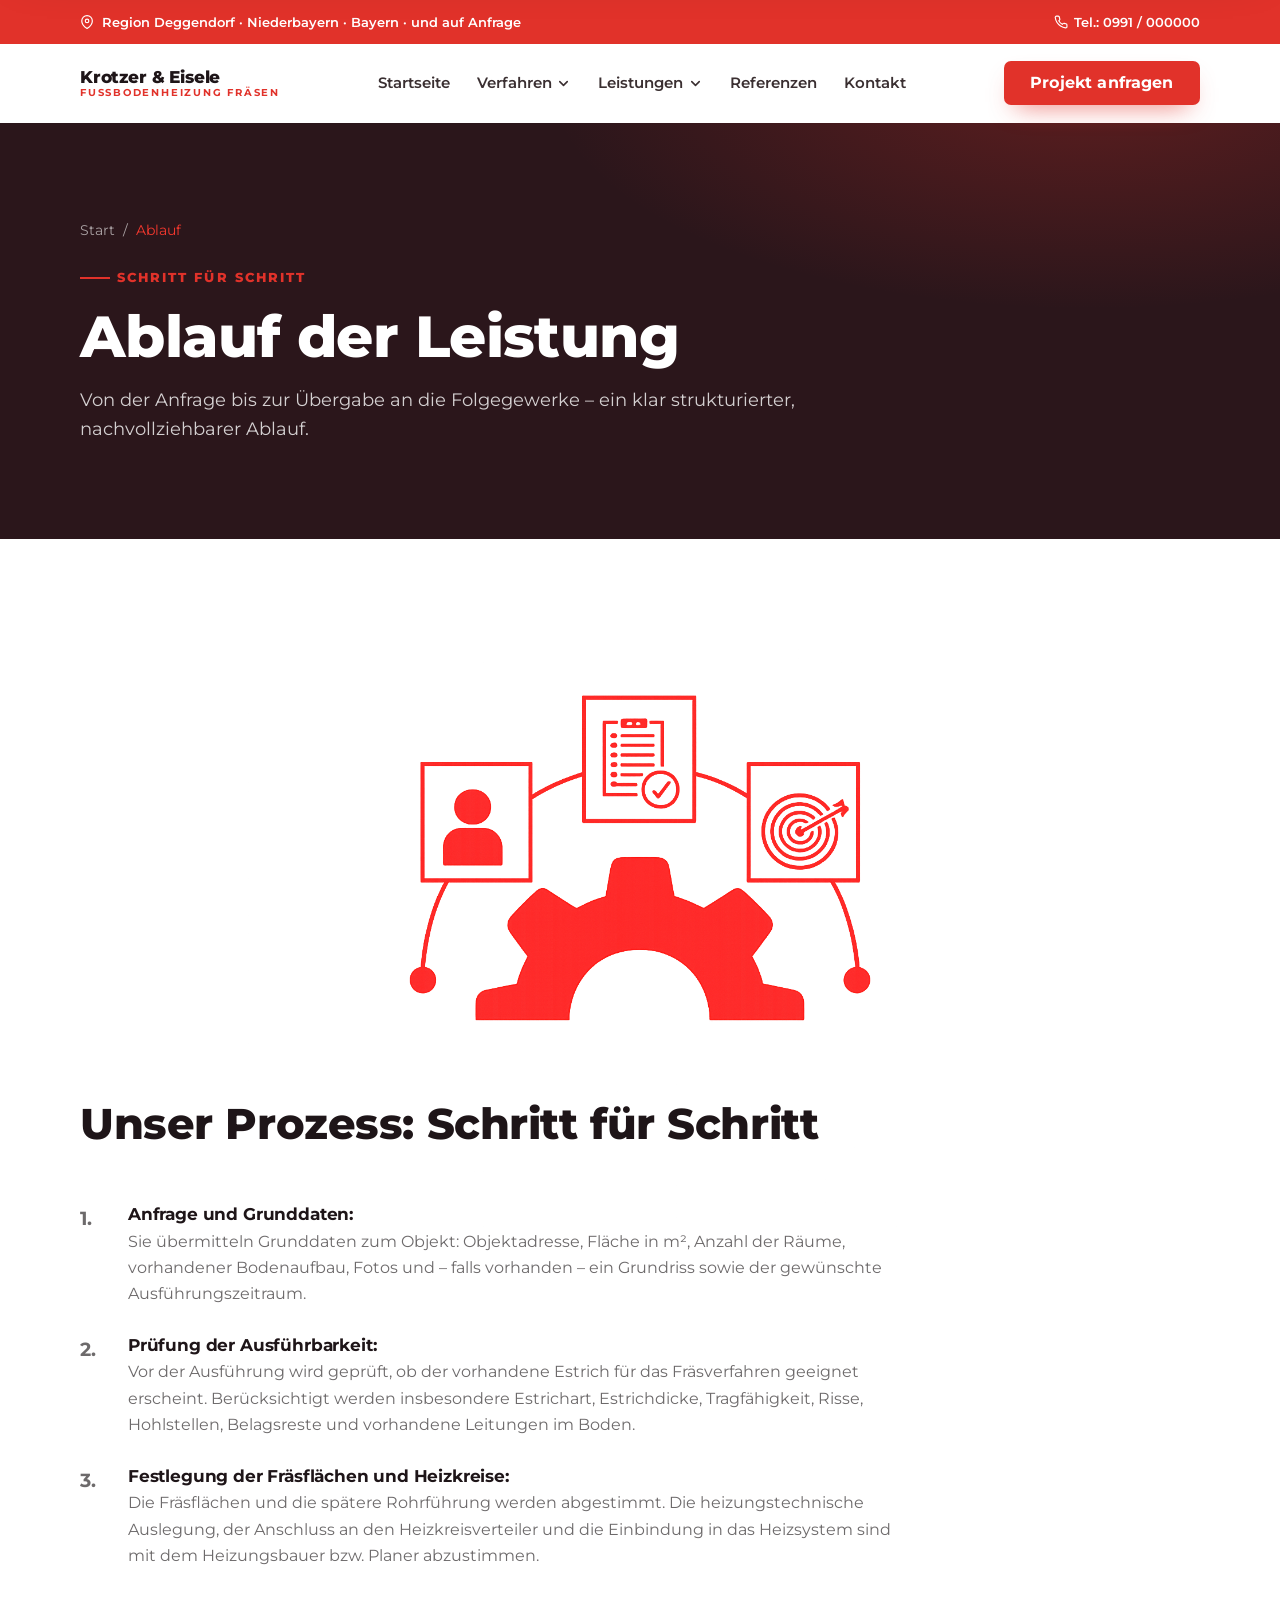
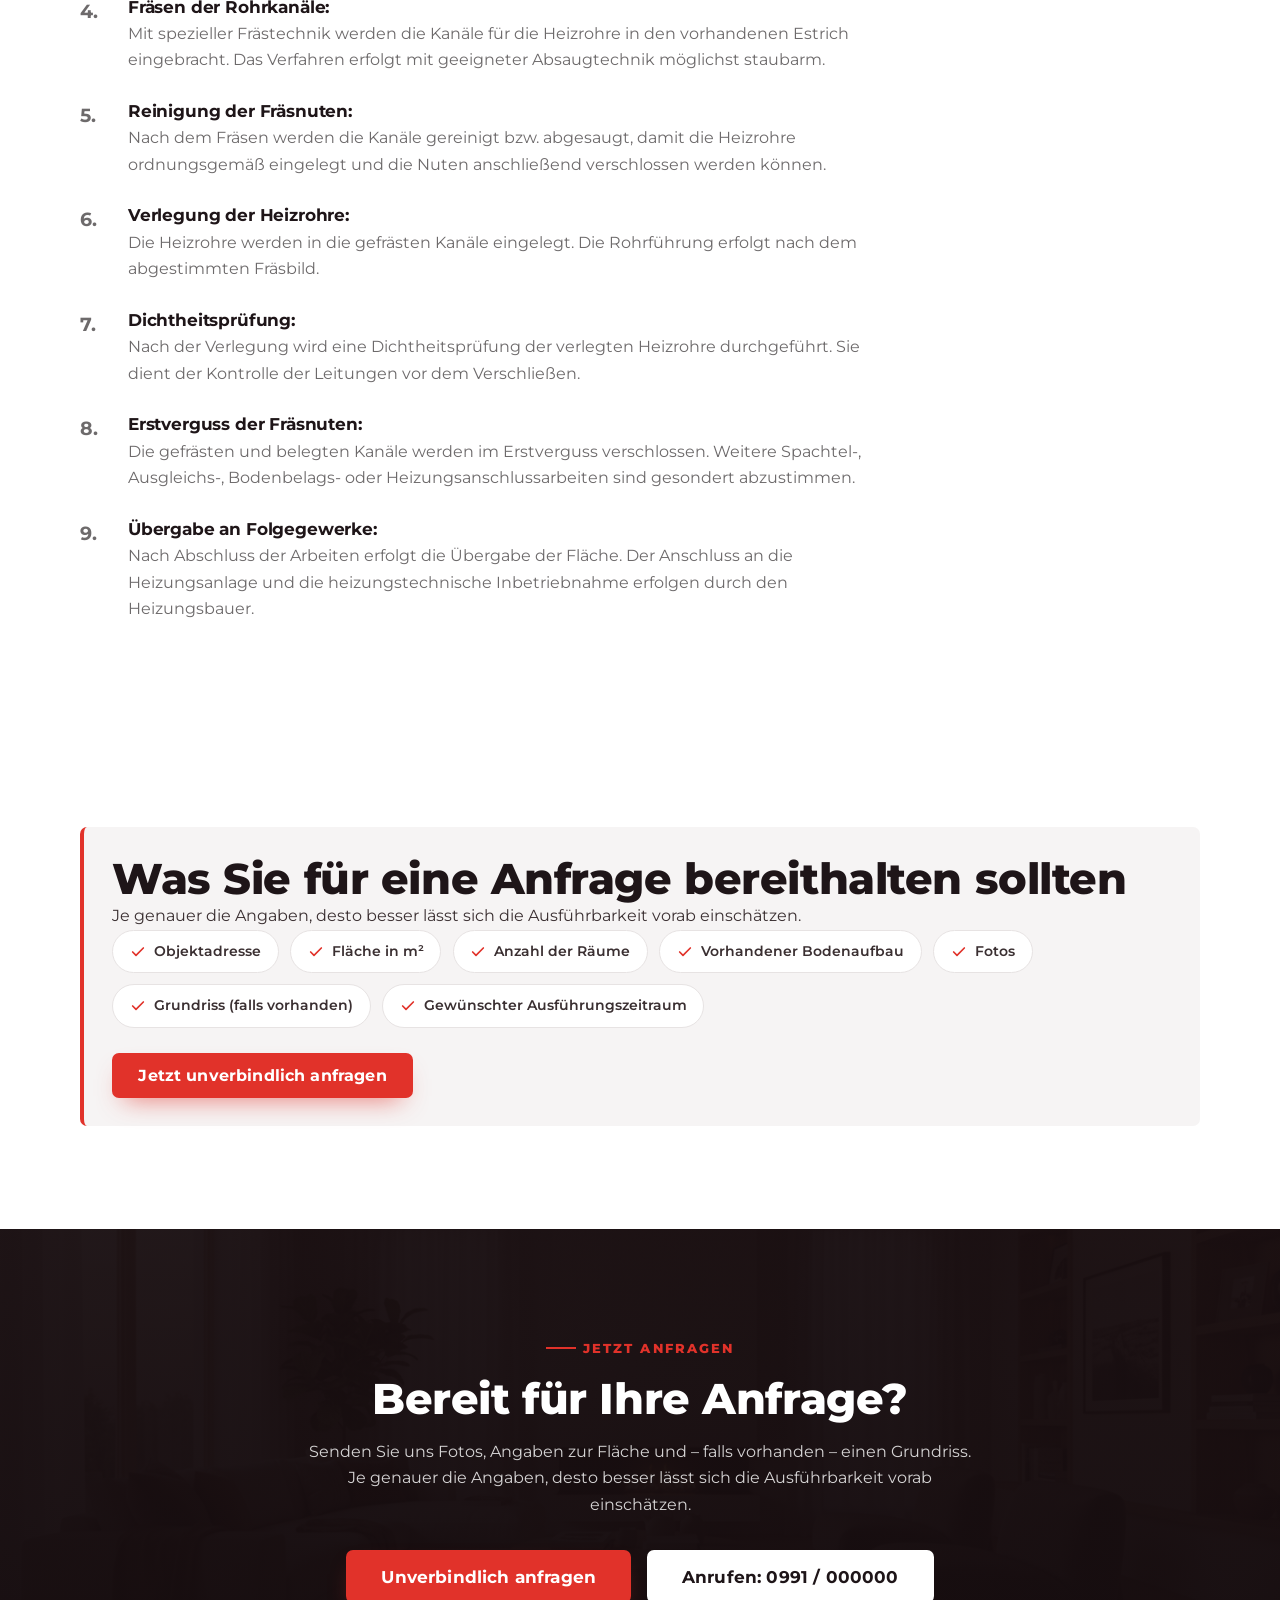
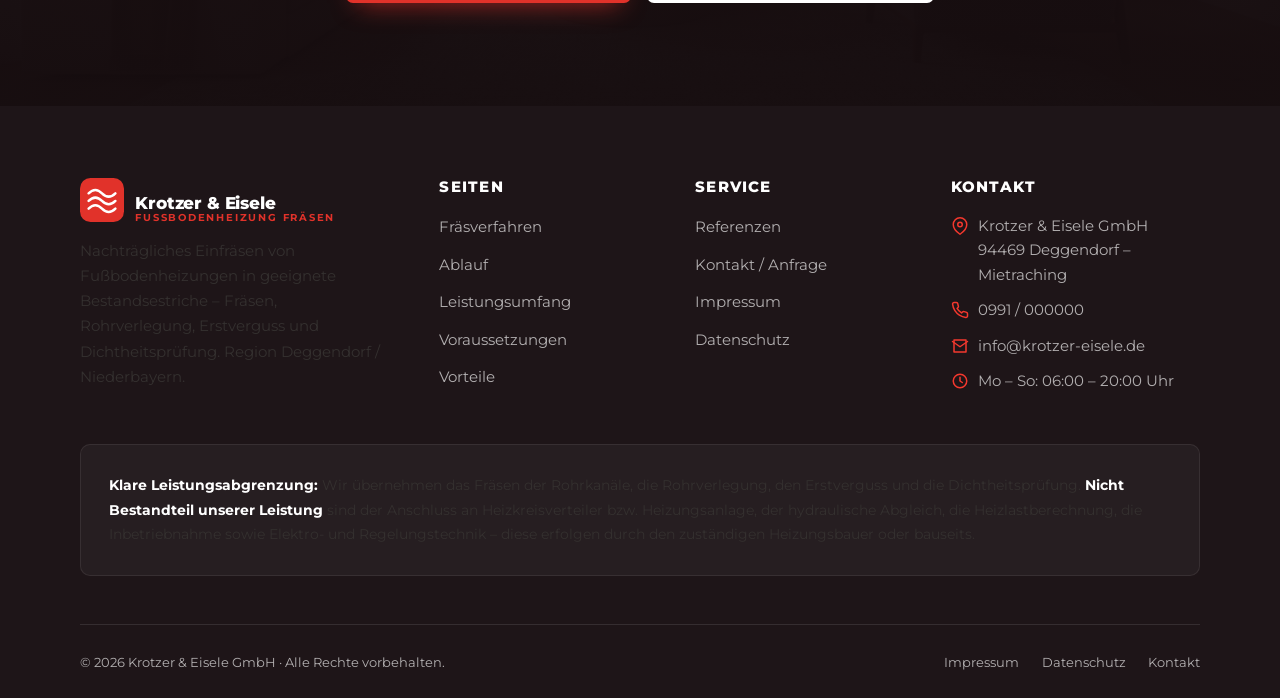
==== ablauf.html @ 9b127408 "Website Krotzer & Eisele GmbH – Fußbodenheizung fräsen Mehrseitige Website (Start, Fräsverfahren, Ab" ====
<!DOCTYPE html>
<html lang="de">
<head>
<meta charset="UTF-8">
<meta name="viewport" content="width=device-width, initial-scale=1">
<title>Ablauf der Leistung – von der Anfrage bis zur Übergabe | Krotzer &amp; Eisele GmbH</title>
<meta name="description" content="So läuft das nachträgliche Einfräsen einer Fußbodenheizung ab: von Anfrage und Prüfung der Ausführbarkeit über Fräsen, Rohrverlegung und Dichtheitsprüfung bis zur Übergabe an die Folgegewerke.">
<meta name="keywords" content="Fußbodenheizung fräsen Ablauf, nachträgliche Fußbodenheizung einfräsen, Fräsverfahren Ablauf, Dichtheitsprüfung Heizrohre">
<link rel="preconnect" href="https://fonts.googleapis.com">
<link rel="preconnect" href="https://fonts.gstatic.com" crossorigin>
<link href="https://fonts.googleapis.com/css2?family=Montserrat:wght@400;500;600;700;800&display=swap" rel="stylesheet">
<link rel="stylesheet" href="css/style.css?v=22">
</head>
<body>

<!-- ============ HEADER (auf allen Seiten identisch) ============ -->
<!-- ============ TOP-LEISTE (auf allen Seiten identisch) ============ -->
<div class="topbar">
  <div class="container">
    <span class="topbar__regions"><svg viewBox="0 0 24 24" fill="none" stroke="currentColor" stroke-width="2" stroke-linecap="round" stroke-linejoin="round"><path d="M21 10c0 7-9 13-9 13s-9-6-9-13a9 9 0 0 1 18 0z"/><circle cx="12" cy="10" r="3"/></svg> Region Deggendorf · Niederbayern · Bayern · und auf Anfrage</span>
    <!-- TODO: echte Telefonnummer -->
    <a href="tel:+4999100000000"><svg viewBox="0 0 24 24" fill="none" stroke="currentColor" stroke-width="2" stroke-linecap="round" stroke-linejoin="round"><path d="M22 16.92v3a2 2 0 0 1-2.18 2 19.79 19.79 0 0 1-8.63-3.07 19.5 19.5 0 0 1-6-6 19.79 19.79 0 0 1-3.07-8.67A2 2 0 0 1 4.11 2h3a2 2 0 0 1 2 1.72c.13.96.36 1.9.7 2.81a2 2 0 0 1-.45 2.11L8.09 9.91a16 16 0 0 0 6 6l1.27-1.27a2 2 0 0 1 2.11-.45c.91.34 1.85.57 2.81.7A2 2 0 0 1 22 16.92z"/></svg> Tel.: 0991 / 000000</a>
  </div>
</div>
<header class="header">
  <div class="container nav">
    <a href="index.html" class="brand" aria-label="Krotzer & Eisele GmbH – Startseite">
      <span class="brand__txt"><b>Krotzer &amp; Eisele</b><small>Fußbodenheizung fräsen</small></span>
    </a>

    <nav class="nav-links" aria-label="Hauptnavigation">
      <a href="index.html">Startseite</a>
      <div class="nav-item has-dropdown">
        <a href="fraesen.html" class="nav-toggle" aria-haspopup="true">Verfahren<svg class="caret" viewBox="0 0 24 24" fill="none" stroke="currentColor" stroke-width="2.5" stroke-linecap="round" stroke-linejoin="round"><polyline points="6 9 12 15 18 9"/></svg></a>
        <div class="dropdown">
          <a href="fraesen.html">Fräsverfahren</a>
          <a href="ablauf.html">Ablauf</a>
          <a href="voraussetzungen.html">Voraussetzungen</a>
        </div>
      </div>
      <div class="nav-item has-dropdown">
        <a href="leistungen.html" class="nav-toggle" aria-haspopup="true">Leistungen<svg class="caret" viewBox="0 0 24 24" fill="none" stroke="currentColor" stroke-width="2.5" stroke-linecap="round" stroke-linejoin="round"><polyline points="6 9 12 15 18 9"/></svg></a>
        <div class="dropdown">
          <a href="leistungen.html">Leistungsumfang</a>
          <a href="vorteile.html">Vorteile</a>
        </div>
      </div>
      <a href="referenzen.html">Referenzen</a>
      <a href="kontakt.html">Kontakt</a>
    </nav>

    <div class="nav-cta">
      <a href="kontakt.html" class="btn btn--primary">Projekt anfragen</a>
      <button class="burger" aria-label="Menü öffnen" aria-expanded="false"><span></span><span></span><span></span></button>
    </div>
  </div>
</header>

<div class="mobile-nav" id="mobileNav">
  <ul>
    <li><a href="index.html">Startseite</a></li>
    <li><a href="fraesen.html">Fußbodenheizung fräsen</a></li>
    <li><a href="ablauf.html">Ablauf</a></li>
    <li><a href="leistungen.html">Leistungsumfang</a></li>
    <li><a href="voraussetzungen.html">Voraussetzungen</a></li>
    <li><a href="vorteile.html">Vorteile</a></li>
    <li><a href="referenzen.html">Referenzen / Projekte</a></li>
    <li><a href="kontakt.html">Kontakt / Anfrage</a></li>
    <a href="kontakt.html" class="btn btn--primary btn--block">Projekt anfragen</a>
  </ul>
</div>

<main>

  <!-- ============ PAGEHERO ============ -->
  <section class="pagehero">
    <div class="container">
      <div class="pagehero__inner">
        <nav class="crumbs" aria-label="Brotkrümelnavigation">
          <a href="index.html">Start</a> / <span>Ablauf</span>
        </nav>
        <span class="eyebrow">Schritt für Schritt</span>
        <h1>Ablauf der Leistung</h1>
        <p class="lead">Von der Anfrage bis zur Übergabe an die Folgegewerke – ein klar strukturierter, nachvollziehbarer Ablauf.</p>
      </div>
    </div>
  </section>

  <!-- ============ TIMELINE (9 Schritte) ============ -->
  <section class="section">
    <div class="container">
      <figure class="proc-illus reveal">
        <img src="assets/img/prozess-grafik.png" alt="Schritt-für-Schritt-Prozess: Beratung, Prüfung und fachgerechte Ausführung">
      </figure>
      <div class="section-head reveal">
        <h2>Unser Prozess: Schritt für Schritt</h2>
      </div>
      <ol class="proclist">
        <li class="reveal"><h3 class="proclist__t">Anfrage und Grunddaten</h3><p>Sie übermitteln Grunddaten zum Objekt: Objektadresse, Fläche in m², Anzahl der Räume, vorhandener Bodenaufbau, Fotos und – falls vorhanden – ein Grundriss sowie der gewünschte Ausführungszeitraum.</p></li>
        <li class="reveal"><h3 class="proclist__t">Prüfung der Ausführbarkeit</h3><p>Vor der Ausführung wird geprüft, ob der vorhandene Estrich für das Fräsverfahren geeignet erscheint. Berücksichtigt werden insbesondere Estrichart, Estrichdicke, Tragfähigkeit, Risse, Hohlstellen, Belagsreste und vorhandene Leitungen im Boden.</p></li>
        <li class="reveal"><h3 class="proclist__t">Festlegung der Fräsflächen und Heizkreise</h3><p>Die Fräsflächen und die spätere Rohrführung werden abgestimmt. Die heizungstechnische Auslegung, der Anschluss an den Heizkreisverteiler und die Einbindung in das Heizsystem sind mit dem Heizungsbauer bzw. Planer abzustimmen.</p></li>
        <li class="reveal"><h3 class="proclist__t">Fräsen der Rohrkanäle</h3><p>Mit spezieller Frästechnik werden die Kanäle für die Heizrohre in den vorhandenen Estrich eingebracht. Das Verfahren erfolgt mit geeigneter Absaugtechnik möglichst staubarm.</p></li>
        <li class="reveal"><h3 class="proclist__t">Reinigung der Fräsnuten</h3><p>Nach dem Fräsen werden die Kanäle gereinigt bzw. abgesaugt, damit die Heizrohre ordnungsgemäß eingelegt und die Nuten anschließend verschlossen werden können.</p></li>
        <li class="reveal"><h3 class="proclist__t">Verlegung der Heizrohre</h3><p>Die Heizrohre werden in die gefrästen Kanäle eingelegt. Die Rohrführung erfolgt nach dem abgestimmten Fräsbild.</p></li>
        <li class="reveal"><h3 class="proclist__t">Dichtheitsprüfung</h3><p>Nach der Verlegung wird eine Dichtheitsprüfung der verlegten Heizrohre durchgeführt. Sie dient der Kontrolle der Leitungen vor dem Verschließen.</p></li>
        <li class="reveal"><h3 class="proclist__t">Erstverguss der Fräsnuten</h3><p>Die gefrästen und belegten Kanäle werden im Erstverguss verschlossen. Weitere Spachtel-, Ausgleichs-, Bodenbelags- oder Heizungsanschlussarbeiten sind gesondert abzustimmen.</p></li>
        <li class="reveal"><h3 class="proclist__t">Übergabe an Folgegewerke</h3><p>Nach Abschluss der Arbeiten erfolgt die Übergabe der Fläche. Der Anschluss an die Heizungsanlage und die heizungstechnische Inbetriebnahme erfolgen durch den Heizungsbauer.</p></li>
      </ol>
    </div>
  </section>

  <!-- ============ Anfrage-Checkliste ============ -->
  <section class="section">
    <div class="container">
      <div class="note-box reveal">
        <h2>Was Sie für eine Anfrage bereithalten sollten</h2>
        <p>Je genauer die Angaben, desto besser lässt sich die Ausführbarkeit vorab einschätzen.</p>
        <ul class="chips">
          <li><svg viewBox="0 0 24 24" fill="none" stroke="currentColor" stroke-width="2.5" stroke-linecap="round" stroke-linejoin="round"><polyline points="20 6 9 17 4 12"/></svg>Objektadresse</li>
          <li><svg viewBox="0 0 24 24" fill="none" stroke="currentColor" stroke-width="2.5" stroke-linecap="round" stroke-linejoin="round"><polyline points="20 6 9 17 4 12"/></svg>Fläche in m²</li>
          <li><svg viewBox="0 0 24 24" fill="none" stroke="currentColor" stroke-width="2.5" stroke-linecap="round" stroke-linejoin="round"><polyline points="20 6 9 17 4 12"/></svg>Anzahl der Räume</li>
          <li><svg viewBox="0 0 24 24" fill="none" stroke="currentColor" stroke-width="2.5" stroke-linecap="round" stroke-linejoin="round"><polyline points="20 6 9 17 4 12"/></svg>Vorhandener Bodenaufbau</li>
          <li><svg viewBox="0 0 24 24" fill="none" stroke="currentColor" stroke-width="2.5" stroke-linecap="round" stroke-linejoin="round"><polyline points="20 6 9 17 4 12"/></svg>Fotos</li>
          <li><svg viewBox="0 0 24 24" fill="none" stroke="currentColor" stroke-width="2.5" stroke-linecap="round" stroke-linejoin="round"><polyline points="20 6 9 17 4 12"/></svg>Grundriss (falls vorhanden)</li>
          <li><svg viewBox="0 0 24 24" fill="none" stroke="currentColor" stroke-width="2.5" stroke-linecap="round" stroke-linejoin="round"><polyline points="20 6 9 17 4 12"/></svg>Gewünschter Ausführungszeitraum</li>
        </ul>
        <div style="margin-top:1.6rem"><a href="kontakt.html" class="btn btn--primary">Jetzt unverbindlich anfragen</a></div>
      </div>
    </div>
  </section>

  <!-- ============ CTA ============ -->
  <section class="section cta">
    <div class="cta__media"><img src="assets/img/cta-warmth.png" alt="Behaglich warmer Wohnraum"></div>
    <div class="container">
      <div class="cta__inner reveal">
        <span class="eyebrow eyebrow--center">Jetzt anfragen</span>
        <h2>Bereit für Ihre Anfrage?</h2>
        <p>Senden Sie uns Fotos, Angaben zur Fläche und – falls vorhanden – einen Grundriss. Je genauer die Angaben, desto besser lässt sich die Ausführbarkeit vorab einschätzen.</p>
        <div class="cta__actions">
          <a href="kontakt.html" class="btn btn--primary btn--lg">Unverbindlich anfragen</a>
          <!-- TODO: echte Telefonnummer -->
          <a href="tel:+4999100000000" class="btn btn--light btn--lg">Anrufen: 0991 / 000000</a>
        </div>
      </div>
    </div>
  </section>

</main>

<!-- ============ FOOTER (auf allen Seiten identisch) ============ -->
<footer class="footer">
  <div class="container">
    <div class="footer__grid">
      <div class="footer__brand">
        <a href="index.html" class="brand" aria-label="Krotzer & Eisele GmbH">
          <svg class="brand__mark" viewBox="0 0 46 46" aria-hidden="true">
            <rect width="46" height="46" rx="11" fill="#E1322A"/>
            <g stroke="#fff" stroke-width="2.6" fill="none" stroke-linecap="round">
              <path d="M9 16 q7 -7 14 0 t14 0"/><path d="M9 24 q7 -7 14 0 t14 0"/><path d="M9 32 q7 -7 14 0 t14 0"/>
            </g>
          </svg>
          <span class="brand__txt"><b>Krotzer &amp; Eisele</b><small>Fußbodenheizung fräsen</small></span>
        </a>
        <p>Nachträgliches Einfräsen von Fußbodenheizungen in geeignete Bestandsestriche – Fräsen, Rohrverlegung, Erstverguss und Dichtheitsprüfung. Region Deggendorf / Niederbayern.</p>
      </div>
      <div>
        <h4>Seiten</h4>
        <ul>
          <li><a href="fraesen.html">Fräsverfahren</a></li>
          <li><a href="ablauf.html">Ablauf</a></li>
          <li><a href="leistungen.html">Leistungsumfang</a></li>
          <li><a href="voraussetzungen.html">Voraussetzungen</a></li>
          <li><a href="vorteile.html">Vorteile</a></li>
        </ul>
      </div>
      <div>
        <h4>Service</h4>
        <ul>
          <li><a href="referenzen.html">Referenzen</a></li>
          <li><a href="kontakt.html">Kontakt / Anfrage</a></li>
          <li><a href="impressum.html">Impressum</a></li>
          <li><a href="datenschutz.html">Datenschutz</a></li>
        </ul>
      </div>
      <div>
        <h4>Kontakt</h4>
        <ul class="footer__contact">
          <li><svg viewBox="0 0 24 24" fill="none" stroke="currentColor" stroke-width="2" stroke-linecap="round" stroke-linejoin="round"><path d="M21 10c0 7-9 13-9 13s-9-6-9-13a9 9 0 0 1 18 0z"/><circle cx="12" cy="10" r="3"/></svg><span>Krotzer &amp; Eisele GmbH<br>94469 Deggendorf – Mietraching</span></li>
          <li><svg viewBox="0 0 24 24" fill="none" stroke="currentColor" stroke-width="2" stroke-linecap="round" stroke-linejoin="round"><path d="M22 16.92v3a2 2 0 0 1-2.18 2 19.79 19.79 0 0 1-8.63-3.07 19.5 19.5 0 0 1-6-6 19.79 19.79 0 0 1-3.07-8.67A2 2 0 0 1 4.11 2h3a2 2 0 0 1 2 1.72c.13.96.36 1.9.7 2.81a2 2 0 0 1-.45 2.11L8.09 9.91a16 16 0 0 0 6 6l1.27-1.27a2 2 0 0 1 2.11-.45c.91.34 1.85.57 2.81.7A2 2 0 0 1 22 16.92z"/></svg><a href="tel:+4999100000000">0991 / 000000</a></li>
          <li><svg viewBox="0 0 24 24" fill="none" stroke="currentColor" stroke-width="2" stroke-linecap="round" stroke-linejoin="round"><path d="M4 4h16v16H4z"/><path d="m22 6-10 7L2 6"/></svg><a href="mailto:info@krotzer-eisele.de">info@krotzer-eisele.de</a></li>
          <li><svg viewBox="0 0 24 24" fill="none" stroke="currentColor" stroke-width="2" stroke-linecap="round" stroke-linejoin="round"><circle cx="12" cy="12" r="9"/><path d="M12 7v5l3 2"/></svg><span>Mo – So: 06:00 – 20:00 Uhr</span></li>
        </ul>
      </div>
    </div>

    <div class="footer__scope">
      <p><b>Klare Leistungsabgrenzung:</b> Wir übernehmen das Fräsen der Rohrkanäle, die Rohrverlegung, den Erstverguss und die Dichtheitsprüfung. <b>Nicht Bestandteil unserer Leistung</b> sind der Anschluss an Heizkreisverteiler bzw. Heizungsanlage, der hydraulische Abgleich, die Heizlastberechnung, die Inbetriebnahme sowie Elektro- und Regelungstechnik – diese erfolgen durch den zuständigen Heizungsbauer oder bauseits.</p>
    </div>

    <div class="footer__bar">
      <span>© <span data-year>2026</span> Krotzer &amp; Eisele GmbH · Alle Rechte vorbehalten.</span>
      <span class="links"><a href="impressum.html">Impressum</a><a href="datenschutz.html">Datenschutz</a><a href="kontakt.html">Kontakt</a></span>
    </div>
  </div>
</footer>

<script src="js/main.js"></script>
</body>
</html>
---- css/style.css ----
/* =====================================================================
   Krotzer & Eisele GmbH – Fußbodenheizung fräsen
   Design system  ·  inspiriert am Look von MYN Fräsen
   Rot-Akzent / dunkles Anthrazit / Montserrat / klare Kanten
   ===================================================================== */

:root{
  /* Brand */
  --red:        #E1322A;
  --red-2:      #F4382E;
  --red-dark:   #B5241D;
  --ink:        #1E1518;   /* fast schwarz, leicht warm */
  --ink-2:      #2B161B;   /* dunkles Rotbraun (Referenz) */
  --ink-soft:   #3a2f31;

  --text:       #34302f;
  --muted:      #6d6a6b;
  --line:       #e7e3e3;

  --bg:         #ffffff;
  --bg-soft:    #f6f4f4;
  --bg-soft-2:  #f0ecec;

  --green:      #1f9d5c;
  --green-soft: #e8f6ee;
  --red-soft:   #fcebe9;

  --radius:     10px;
  --radius-sm:  7px;
  --radius-lg:  18px;
  --shadow:     0 18px 50px -22px rgba(20,12,14,.30);
  --shadow-sm:  0 8px 26px -16px rgba(20,12,14,.34);

  --maxw:       1200px;
  --gut:        clamp(20px, 5vw, 40px);

  --ff:         "Montserrat", system-ui, -apple-system, Segoe UI, Roboto, sans-serif;
  --t:          .28s cubic-bezier(.4,.0,.2,1);
}

/* ---------- reset ---------- */
*,*::before,*::after{box-sizing:border-box;margin:0;padding:0}
html{scroll-behavior:smooth;-webkit-text-size-adjust:100%}
body{
  font-family:var(--ff);color:var(--text);background:var(--bg);
  line-height:1.65;font-size:16px;font-weight:400;
  overflow-x:hidden;-webkit-font-smoothing:antialiased;
}
img{max-width:100%;display:block;height:auto}
a{color:inherit;text-decoration:none}
ul{list-style:none}
button{font-family:inherit;cursor:pointer;border:none;background:none}
input,textarea,select{font-family:inherit;font-size:1rem}

/* ---------- layout ---------- */
.container{width:100%;max-width:var(--maxw);margin-inline:auto;padding-inline:var(--gut)}
.section{padding-block:clamp(60px,8vw,108px)}
.section--soft{background:var(--bg-soft)}
.section--tight{padding-block:clamp(44px,6vw,72px)}

/* ---------- typography ---------- */
h1,h2,h3,h4{font-weight:800;line-height:1.12;color:var(--ink);letter-spacing:-.01em}
h1{font-size:clamp(2.1rem,5.2vw,3.6rem)}
h2{font-size:clamp(1.7rem,3.6vw,2.7rem)}
h3{font-size:clamp(1.18rem,2vw,1.5rem)}
p{color:var(--text)}
strong{font-weight:700;color:var(--ink)}

.eyebrow{
  display:inline-flex;align-items:center;gap:.55em;
  font-size:.8rem;font-weight:800;letter-spacing:.16em;text-transform:uppercase;
  color:var(--red);margin-bottom:1rem;
}
.eyebrow::before{content:"";width:30px;height:2px;background:var(--red);display:inline-block}
.eyebrow--center{justify-content:center}

.lead{font-size:clamp(1.02rem,1.5vw,1.16rem);color:var(--muted);max-width:62ch}
.section-head{max-width:760px;margin-bottom:clamp(34px,5vw,56px)}
.section-head--center{margin-inline:auto;text-align:center}

.text-red{color:var(--red)}
.uppercase{text-transform:uppercase}

/* ---------- buttons ---------- */
.btn{
  display:inline-flex;align-items:center;justify-content:center;gap:.6em;
  font-weight:700;font-size:.97rem;letter-spacing:.01em;
  padding:.95em 1.7em;border-radius:var(--radius-sm);
  transition:transform var(--t),box-shadow var(--t),background var(--t),color var(--t);
  white-space:nowrap;line-height:1;
}
.btn svg{width:1.1em;height:1.1em}
.btn--primary{background:var(--red);color:#fff;box-shadow:0 12px 26px -12px rgba(225,50,42,.7)}
.btn--primary:hover{background:var(--red-dark);transform:translateY(-2px);box-shadow:0 16px 30px -12px rgba(225,50,42,.8)}
.btn--ghost{background:transparent;color:var(--ink);border:2px solid var(--line)}
.btn--ghost:hover{border-color:var(--ink);transform:translateY(-2px)}
.btn--light{background:#fff;color:var(--ink)}
.btn--light:hover{transform:translateY(-2px);box-shadow:var(--shadow-sm)}
.btn--lg{padding:1.1em 2.1em;font-size:1.04rem}
.btn--block{width:100%}

/* ---------- header ---------- */
.header{
  position:sticky;top:0;z-index:60;background:rgba(255,255,255,.92);
  backdrop-filter:saturate(140%) blur(10px);
  border-bottom:1px solid transparent;transition:box-shadow var(--t),border-color var(--t)}
.header.is-stuck{box-shadow:0 8px 30px -18px rgba(0,0,0,.3);border-bottom-color:var(--line)}
.nav{display:flex;align-items:center;justify-content:space-between;gap:1.5rem;height:78px}
.brand{display:flex;align-items:center;gap:.7rem;flex-shrink:0}
.brand__mark{height:46px;width:46px;flex-shrink:0;display:block}
.brand__txt{display:flex;flex-direction:column;line-height:1.05}
.brand__txt b{font-size:1.05rem;font-weight:800;color:var(--ink);letter-spacing:-.01em}
.brand__txt small{font-size:.62rem;font-weight:700;letter-spacing:.18em;text-transform:uppercase;color:var(--red)}
.footer__brand .brand__txt b{color:#fff}
.nav-links{display:flex;align-items:center;gap:.25rem}
.nav-links a{
  font-size:.92rem;font-weight:600;color:var(--ink-soft);
  padding:.5em .78em;border-radius:6px;position:relative;transition:color var(--t);white-space:nowrap}
.nav-links a:hover,.nav-links a.active{color:var(--red)}
.nav-links>a.active::after,.nav-toggle.active::after{content:"";position:absolute;left:.78em;right:.78em;bottom:.15em;height:2px;background:var(--red);border-radius:2px}

/* dropdown */
.nav-item{position:relative;display:inline-flex;align-items:center}
.nav-toggle{display:inline-flex;align-items:center;gap:.32em}
.nav-toggle .caret{width:15px;height:15px;transition:transform var(--t)}
.nav-item:hover .nav-toggle .caret,.nav-item:focus-within .nav-toggle .caret{transform:rotate(180deg)}
.dropdown{position:absolute;top:100%;left:0;min-width:238px;background:#fff;border:1px solid var(--line);
  border-radius:12px;box-shadow:var(--shadow);padding:8px;display:flex;flex-direction:column;gap:2px;
  opacity:0;visibility:hidden;transform:translateY(10px);
  transition:opacity var(--t),transform var(--t),visibility var(--t);z-index:70}
.dropdown::before{content:"";position:absolute;left:0;right:0;top:-12px;height:12px}
.nav-item:hover .dropdown,.nav-item:focus-within .dropdown{opacity:1;visibility:visible;transform:none}
.dropdown a{padding:.64em .85em;border-radius:7px;font-size:.9rem;font-weight:600;color:var(--ink-soft);white-space:nowrap}
.dropdown a::after{display:none!important}
.dropdown a:hover,.dropdown a.active{background:var(--bg-soft);color:var(--red)}
.nav-cta{display:flex;align-items:center;gap:.9rem;flex-shrink:0}
.nav-phone{display:inline-flex;align-items:center;gap:.5em;font-weight:700;color:var(--ink);font-size:.95rem}
.nav-phone svg{width:1.05em;height:1.05em;color:var(--red)}
.burger{display:none;flex-direction:column;gap:5px;padding:8px;margin-right:-8px}
.burger span{width:26px;height:2.5px;background:var(--ink);border-radius:3px;transition:var(--t)}
.burger.is-open span:nth-child(1){transform:translateY(7.5px) rotate(45deg)}
.burger.is-open span:nth-child(2){opacity:0}
.burger.is-open span:nth-child(3){transform:translateY(-7.5px) rotate(-45deg)}

/* mobile drawer */
.mobile-nav{
  position:fixed;inset:78px 0 auto 0;background:#fff;z-index:55;
  transform:translateY(-120%);transition:transform .4s cubic-bezier(.4,0,.2,1);
  box-shadow:var(--shadow);border-bottom:1px solid var(--line);
  max-height:calc(100vh - 78px);overflow-y:auto}
.mobile-nav.is-open{transform:translateY(0)}
.mobile-nav ul{padding:14px var(--gut) 26px}
.mobile-nav a{display:block;padding:.95em .2em;font-weight:600;border-bottom:1px solid var(--line);color:var(--ink)}
.mobile-nav a:last-of-type{border-bottom:none}
.mobile-nav .btn{margin-top:18px}

/* ---------- top utility bar ---------- */
.topbar{background:var(--red);color:#fff;font-size:.84rem;font-weight:600}
.topbar .container{display:flex;align-items:center;justify-content:space-between;gap:1rem;min-height:44px;padding-block:.4rem}
.topbar a{color:#fff;display:inline-flex;align-items:center;gap:.45em}
.topbar a:hover{opacity:.85}
.topbar__regions{display:inline-flex;align-items:center;gap:.55em}
.topbar svg{width:1.05em;height:1.05em}

/* ---------- hero (Vollflächen-Bild, Familie rechts) ---------- */
.hero{position:relative;overflow:hidden;background:#f1efec;display:flex;align-items:center;min-height:min(82vh,720px)}
.hero__bg{position:absolute;inset:0;z-index:0}
.hero__bg img{width:100%;height:100%;object-fit:cover;object-position:right center;display:block}
.hero__bg::after{content:"";position:absolute;inset:0;
  background:linear-gradient(90deg,rgba(244,242,239,.98) 0%,rgba(244,242,239,.92) 26%,rgba(244,242,239,.55) 48%,rgba(244,242,239,.12) 66%,rgba(244,242,239,0) 78%)}
.hero .container{position:relative;z-index:2;width:100%}
.hero__content{max-width:560px;padding-block:clamp(40px,6vw,72px)}
.hero__content h1{color:var(--ink);font-weight:700;line-height:1.08;margin-bottom:1.3rem;font-size:clamp(2.2rem,4.6vw,3.5rem)}
.hero__content h1 .text-red{color:var(--red)}
.hero__sub{font-size:clamp(1.04rem,1.5vw,1.2rem);color:var(--ink-soft);margin-bottom:2rem;max-width:46ch;line-height:1.62}
.hero__actions{display:flex;flex-wrap:wrap;gap:1rem;align-items:center}

/* Google-Bewertungs-Badge (Platzhalter – echtes Widget/Google-Bewertung einbinden) */
.hero__badge{position:absolute;left:var(--gut);bottom:clamp(22px,3vw,42px);z-index:4;
  background:#fff;border-radius:14px;box-shadow:var(--shadow);padding:.8rem 1.1rem;max-width:290px}
.gbadge__top{display:flex;align-items:center;gap:.5rem;margin-bottom:.25rem}
.gbadge__g{font-weight:700;font-size:1.02rem;letter-spacing:-.02em}
.gbadge__g i{font-style:normal}
.gbadge__stars{color:#FFB400;letter-spacing:1px;font-size:.95rem}
.gbadge__rate{font-weight:800;color:var(--ink);font-size:.95rem}
.hero__badge b{display:block;font-size:.9rem;color:var(--ink);font-weight:700;line-height:1.25}
.hero__badge small{display:block;color:var(--muted);font-size:.76rem;margin-top:.1rem}

@media (max-width:880px){
  .hero{display:block;min-height:0}
  .hero__bg{position:relative;inset:auto}
  .hero__bg img{height:auto;max-height:62vh;object-position:right center}
  .hero__bg::after{display:none}
  .hero__content{max-width:none;text-align:center;padding-block:clamp(30px,7vw,46px)}
  .hero__actions{justify-content:center}
  .hero__sub{margin-inline:auto}
  .hero__badge{position:static;margin:0 auto;max-width:300px;
    transform:translateY(-26px);margin-bottom:-12px}
}

/* ---------- generic grids ---------- */
.grid{display:grid;gap:clamp(18px,2.4vw,28px)}
.grid-2{grid-template-columns:repeat(2,1fr)}
.grid-3{grid-template-columns:repeat(3,1fr)}
.grid-4{grid-template-columns:repeat(4,1fr)}

/* ---------- feature cards ---------- */
.card{
  background:#fff;border:1px solid var(--line);border-radius:var(--radius);
  padding:clamp(22px,2.6vw,32px);transition:transform var(--t),box-shadow var(--t),border-color var(--t);
  height:100%}
.card:hover{transform:translateY(-5px);box-shadow:var(--shadow);border-color:transparent}
.card__icon{width:54px;height:54px;border-radius:12px;display:grid;place-items:center;
  background:var(--red-soft);color:var(--red);margin-bottom:1.1rem}
.card__icon svg{width:26px;height:26px}
.card h3{margin-bottom:.55rem}
.card p{color:var(--muted);font-size:.96rem}

/* numbered step cards */
.step{position:relative;background:#fff;border:1px solid var(--line);border-radius:var(--radius);
  padding:clamp(24px,2.6vw,34px);height:100%;transition:transform var(--t),box-shadow var(--t)}
.step:hover{transform:translateY(-5px);box-shadow:var(--shadow)}
.step__num{font-size:2.6rem;font-weight:800;color:var(--bg-soft-2);line-height:1;letter-spacing:-.03em;
  -webkit-text-stroke:1px var(--line)}
.step.is-dark .step__num{color:#3a2a2d;-webkit-text-stroke:1px rgba(255,255,255,.16)}
.step h3{margin:.4rem 0 .55rem}
.step p{color:var(--muted);font-size:.96rem}
.step__tag{position:absolute;top:22px;right:24px;width:34px;height:34px;border-radius:9px;
  background:var(--red);color:#fff;display:grid;place-items:center;font-weight:800}

/* ---------- red USP banner ---------- */
.usp{background:var(--red);color:#fff;text-align:center}
.usp h2{color:#fff}
.usp__row{display:flex;flex-wrap:wrap;justify-content:center;gap:1rem 2.6rem;margin-top:2rem}
.usp__row span{display:inline-flex;align-items:center;gap:.5em;font-weight:800;text-transform:uppercase;
  letter-spacing:.04em;font-size:clamp(1rem,1.6vw,1.25rem)}
.usp__row svg{width:1.3em;height:1.3em}

/* ---------- System-/Lösungs-Section (Referenz-Layout) ---------- */
.sys__title{font-size:clamp(1.9rem,3.7vw,2.95rem);font-weight:700;line-height:1.12;letter-spacing:-.01em;
  margin-bottom:clamp(28px,4vw,52px);max-width:24ch}
.sys__grid{display:grid;grid-template-columns:1fr 1fr;gap:clamp(28px,5vw,60px);align-items:center;
  margin-bottom:clamp(40px,6vw,76px)}
.sys__text h3{font-size:clamp(1.3rem,2.2vw,1.7rem);font-weight:700;margin-bottom:1.2rem}
.sys__text p{color:var(--ink-soft);margin-bottom:1.1rem;font-size:1.04rem;line-height:1.72}
.sys__text p:last-child{margin-bottom:0}
.sys__media{border-radius:var(--radius-lg);overflow:hidden;box-shadow:var(--shadow);aspect-ratio:16/10;background:var(--bg-soft-2)}
.sys__media img{width:100%;height:100%;object-fit:cover;display:block}
.sys__steps{display:grid;grid-template-columns:repeat(3,1fr);gap:clamp(28px,4vw,56px)}
.numstep__n{font-size:clamp(2.4rem,4vw,3.2rem);font-weight:600;color:var(--ink);line-height:1;letter-spacing:-.02em;margin-bottom:1.1rem}
.numstep__rule{height:2px;background:var(--red);width:100%;margin-bottom:1.35rem}
.numstep h3{font-size:clamp(1.2rem,1.8vw,1.45rem);font-weight:600;margin-bottom:.7rem}
.numstep p{color:var(--muted);font-size:1rem;line-height:1.65}
@media (max-width:880px){
  .sys__grid{grid-template-columns:1fr;gap:28px}
  .sys__steps{grid-template-columns:1fr;gap:34px}
}

/* ---------- Prozess-Illustration + nummerierte Liste (Ablauf) ---------- */
.proc-illus{max-width:880px;margin:0 auto 0}
.proc-illus img{width:100%;height:auto;display:block}
.proc-illus + .section-head{position:relative;z-index:2;margin-top:clamp(-150px,-10vw,-70px)}
.proclist{max-width:820px;counter-reset:proc}
.proclist li{counter-increment:proc;position:relative;padding-left:3rem;margin-bottom:1.7rem;list-style:none}
.proclist li:last-child{margin-bottom:0}
.proclist li::before{content:counter(proc) ".";position:absolute;left:0;top:-1px;font-weight:700;font-size:1.2rem;color:var(--muted)}
.proclist__t{font-size:1.08rem;font-weight:700;color:var(--ink);margin-bottom:.32rem}
.proclist__t::after{content:":"}
.proclist p{color:var(--muted);line-height:1.65;font-size:1rem}

/* ---------- split / media+text ---------- */
.split{display:grid;grid-template-columns:1.05fr 1fr;gap:clamp(28px,5vw,64px);align-items:center}
.split--rev .split__media{order:2}
.split__media{border-radius:var(--radius-lg);overflow:hidden;box-shadow:var(--shadow);position:relative;aspect-ratio:3/2;background:var(--bg-soft-2)}
.split__media img{width:100%;height:100%;object-fit:cover}
.ticklist{margin-top:1.4rem;display:grid;gap:.8rem}
.ticklist li{display:flex;gap:.75rem;align-items:flex-start;font-weight:500}
.ticklist svg{width:22px;height:22px;flex-shrink:0;color:var(--green);margin-top:2px}
.ticklist.ticklist--red svg{color:var(--red)}

/* ---------- Leistungsabgrenzung ---------- */
.scope{display:grid;grid-template-columns:1fr 1fr;gap:clamp(20px,3vw,32px)}
.scope__col{border-radius:var(--radius-lg);padding:clamp(26px,3vw,40px);border:1px solid var(--line)}
.scope__col--do{background:var(--green-soft);border-color:#cdebd9}
.scope__col--dont{background:var(--red-soft);border-color:#f6d6d2}
.scope__col h3{display:flex;align-items:center;gap:.6rem;margin-bottom:1.3rem;font-size:1.25rem}
.scope__badge{width:38px;height:38px;border-radius:10px;display:grid;place-items:center;flex-shrink:0}
.scope__col--do .scope__badge{background:var(--green);color:#fff}
.scope__col--dont .scope__badge{background:var(--red);color:#fff}
.scope__col ul{display:grid;gap:.85rem}
.scope__col li{display:flex;gap:.7rem;align-items:flex-start;font-weight:500;color:var(--ink-soft)}
.scope__col li svg{width:20px;height:20px;flex-shrink:0;margin-top:3px}
.scope__col--do li svg{color:var(--green)}
.scope__col--dont li svg{color:var(--red)}
.scope__note{margin-top:clamp(24px,3vw,32px);background:var(--ink-2);color:#fff;border-radius:var(--radius-lg);
  padding:clamp(24px,3vw,34px);font-size:1.05rem;line-height:1.6}
.scope__note strong{color:#fff}

/* ---------- timeline (Ablauf) ---------- */
.timeline{position:relative;display:grid;gap:1.1rem}
.tl{display:grid;grid-template-columns:auto 1fr;gap:1.3rem;background:#fff;border:1px solid var(--line);
  border-radius:var(--radius);padding:clamp(20px,2.4vw,28px);transition:transform var(--t),box-shadow var(--t)}
.tl:hover{transform:translateX(4px);box-shadow:var(--shadow-sm)}
.tl__num{width:46px;height:46px;border-radius:50%;background:var(--ink-2);color:#fff;font-weight:800;
  display:grid;place-items:center;font-size:1.05rem;flex-shrink:0}
.tl:hover .tl__num{background:var(--red)}
.tl h3{font-size:1.18rem;margin-bottom:.3rem}
.tl p{color:var(--muted);font-size:.97rem}

/* ---------- service cards w/ image ---------- */
.svc{background:#fff;border:1px solid var(--line);border-radius:var(--radius);overflow:hidden;height:100%;
  transition:transform var(--t),box-shadow var(--t)}
.svc:hover{transform:translateY(-5px);box-shadow:var(--shadow)}
.svc__img{aspect-ratio:16/10;overflow:hidden;background:var(--bg-soft-2)}
.svc__img img{width:100%;height:100%;object-fit:cover;transition:transform .5s ease}
.svc:hover .svc__img img{transform:scale(1.05)}
.svc__body{padding:clamp(18px,2vw,26px)}
.svc__body h3{font-size:1.16rem;margin-bottom:.5rem}
.svc__body p{color:var(--muted);font-size:.94rem}

/* ---------- stats ---------- */
.stats{display:grid;grid-template-columns:repeat(4,1fr);gap:clamp(18px,3vw,30px);text-align:center}
.stat__num{font-size:clamp(2.2rem,4.5vw,3.2rem);font-weight:800;color:var(--red);line-height:1;letter-spacing:-.02em}
.stat__label{margin-top:.5rem;font-weight:600;color:var(--ink);text-transform:uppercase;letter-spacing:.06em;font-size:.82rem}

/* ---------- testimonials ---------- */
.quotes{display:grid;grid-template-columns:repeat(3,1fr);gap:clamp(18px,2.4vw,26px)}
.quote{background:#fff;border:1px solid var(--line);border-radius:var(--radius);padding:clamp(24px,2.6vw,32px);
  display:flex;flex-direction:column;height:100%}
.quote__stars{color:#FFC53D;letter-spacing:2px;margin-bottom:1rem}
.quote p{font-style:italic;color:var(--ink-soft);margin-bottom:1.3rem}
.quote__who{display:flex;align-items:center;gap:.8rem;margin-top:auto}
.quote__av{width:44px;height:44px;border-radius:50%;background:var(--ink-2);color:#fff;display:grid;place-items:center;font-weight:800}
.quote__who b{display:block;font-size:.95rem;color:var(--ink)}
.quote__who small{color:var(--muted)}

/* ---------- FAQ ---------- */
.faq{max-width:840px;margin-inline:auto}
.faq__item{border-bottom:1px solid var(--line)}
.faq__q{width:100%;display:flex;align-items:center;justify-content:space-between;gap:1.4rem;
  text-align:left;padding:1.35rem .25rem;font-weight:700;color:var(--ink);font-size:clamp(1rem,1.5vw,1.12rem)}
.faq__q:hover{color:var(--red)}
.faq__ic{flex-shrink:0;width:30px;height:30px;border-radius:50%;border:2px solid var(--line);position:relative;transition:var(--t)}
.faq__ic::before,.faq__ic::after{content:"";position:absolute;background:var(--ink);border-radius:2px;
  top:50%;left:50%;transform:translate(-50%,-50%);transition:var(--t)}
.faq__ic::before{width:12px;height:2.5px}
.faq__ic::after{width:2.5px;height:12px}
.faq__item.is-open .faq__ic{background:var(--red);border-color:var(--red)}
.faq__item.is-open .faq__ic::before,.faq__item.is-open .faq__ic::after{background:#fff}
.faq__item.is-open .faq__ic::after{transform:translate(-50%,-50%) scaleY(0)}
.faq__a{max-height:0;overflow:hidden;transition:max-height .4s ease}
.faq__a-inner{padding:0 .25rem 1.4rem;color:var(--muted);font-size:.98rem}
.faq__a-inner ul{display:grid;gap:.4rem;margin-top:.5rem}
.faq__a-inner li{padding-left:1.1rem;position:relative}
.faq__a-inner li::before{content:"";position:absolute;left:0;top:.6em;width:6px;height:6px;border-radius:50%;background:var(--red)}

/* ---------- CTA band ---------- */
.cta{position:relative;overflow:hidden;background:var(--ink-2);color:#fff;text-align:center}
.cta__media{position:absolute;inset:0}
.cta__media img{width:100%;height:100%;object-fit:cover;opacity:.22}
.cta__media::after{content:"";position:absolute;inset:0;background:linear-gradient(180deg,rgba(20,12,14,.8),rgba(20,12,14,.92))}
.cta__inner{position:relative;z-index:2;max-width:680px;margin-inline:auto}
.cta h2{color:#fff;margin-bottom:1rem}
.cta p{color:rgba(255,255,255,.82);margin-bottom:2rem}
.cta__actions{display:flex;flex-wrap:wrap;gap:1rem;justify-content:center}

/* ---------- contact / form ---------- */
.form-grid{display:grid;grid-template-columns:1.2fr .9fr;gap:clamp(28px,4vw,48px);align-items:start}
.form{background:#fff;border:1px solid var(--line);border-radius:var(--radius-lg);padding:clamp(24px,3vw,40px);box-shadow:var(--shadow-sm)}
.field{margin-bottom:1.1rem}
.field--row{display:grid;grid-template-columns:1fr 1fr;gap:1rem}
.field label{display:block;font-weight:600;font-size:.88rem;color:var(--ink);margin-bottom:.4rem}
.field label .req{color:var(--red)}
.field input,.field select,.field textarea{
  width:100%;padding:.8em .95em;border:1.5px solid var(--line);border-radius:var(--radius-sm);
  background:var(--bg-soft);color:var(--ink);transition:border-color var(--t),background var(--t)}
.field input:focus,.field select:focus,.field textarea:focus{outline:none;border-color:var(--red);background:#fff}
.field textarea{min-height:120px;resize:vertical}
.field--check{display:flex;gap:.65rem;align-items:flex-start}
.field--check input{width:auto;margin-top:.25rem}
.field--check label{font-weight:400;color:var(--muted);font-size:.85rem;margin:0}
.form__hint{background:var(--bg-soft);border-left:3px solid var(--red);padding:.9rem 1.1rem;border-radius:6px;
  font-size:.9rem;color:var(--muted);margin-bottom:1.6rem}
.form__note{font-size:.78rem;color:var(--muted);margin-top:.4rem}
.form__ok{display:none;background:var(--green-soft);border:1px solid #cdebd9;color:#13713f;
  padding:1rem 1.2rem;border-radius:var(--radius-sm);font-weight:600;margin-bottom:1.2rem}
.form__ok.show{display:block}

.contact-aside{display:grid;gap:1rem}
.contact-card{background:var(--ink-2);color:#fff;border-radius:var(--radius-lg);padding:clamp(24px,3vw,34px)}
.contact-card h3{color:#fff;margin-bottom:1.2rem}
.contact-row{display:flex;gap:.9rem;align-items:flex-start;padding:.7rem 0;border-bottom:1px solid rgba(255,255,255,.12)}
.contact-row:last-child{border-bottom:none}
.contact-row svg{width:22px;height:22px;color:var(--red-2);flex-shrink:0;margin-top:2px}
.contact-row b{display:block;color:#fff;font-size:.95rem}
.contact-row span{color:rgba(255,255,255,.72);font-size:.9rem}
.contact-row a{color:rgba(255,255,255,.72)}
.contact-row a:hover{color:#fff}

/* ---------- page hero (subpages) ---------- */
.pagehero{background:var(--ink-2);color:#fff;position:relative;overflow:hidden}
.pagehero::before{content:"";position:absolute;inset:0;
  background:radial-gradient(900px 380px at 85% -10%,rgba(225,50,42,.28),transparent 60%)}
.pagehero__inner{position:relative;z-index:2;padding-block:clamp(52px,8vw,96px);max-width:760px}
.pagehero h1{color:#fff;margin-bottom:1rem}
.pagehero p{color:rgba(255,255,255,.8);font-size:1.1rem;max-width:60ch}
.pagehero--tall{display:flex;align-items:center;min-height:clamp(440px,50vw,580px)}
.pagehero__bg{position:absolute;inset:0;z-index:0}
.pagehero__bg img{width:100%;height:100%;object-fit:cover;object-position:right center;display:block}
.pagehero--tall .pagehero__bg img{object-position:right bottom}
.pagehero--tall .container{width:100%}
.pagehero__bg::after{content:"";position:absolute;inset:0;
  background:linear-gradient(90deg,rgba(28,19,22,.93) 0%,rgba(28,19,22,.74) 44%,rgba(28,19,22,.34) 100%)}
.crumbs{display:flex;gap:.5rem;align-items:center;font-size:.85rem;color:rgba(255,255,255,.6);margin-bottom:1.2rem}
.crumbs a:hover{color:#fff}
.crumbs span{color:var(--red-2)}

/* ---------- info box ---------- */
.note-box{background:var(--bg-soft);border-left:4px solid var(--red);border-radius:var(--radius-sm);
  padding:clamp(20px,2.4vw,28px)}
.note-box h3{margin-bottom:.6rem;font-size:1.15rem}
.note-box p{color:var(--ink-soft)}
.note-box em{color:var(--ink);font-style:italic}

/* checklist chips (Voraussetzungen) */
.chips{display:flex;flex-wrap:wrap;gap:.7rem}
.chips li{display:inline-flex;align-items:center;gap:.5rem;background:#fff;border:1px solid var(--line);
  border-radius:50px;padding:.55rem 1.05rem;font-weight:600;font-size:.9rem;color:var(--ink-soft);
  transition:var(--t)}
.chips li:hover{border-color:var(--red);color:var(--red);transform:translateY(-2px)}
.chips li svg{width:16px;height:16px;color:var(--red)}

/* diagram caption */
.figure{border-radius:var(--radius-lg);overflow:hidden;border:1px solid var(--line);background:#fff}
.figure figcaption{padding:.9rem 1.2rem;font-size:.86rem;color:var(--muted);border-top:1px solid var(--line)}

/* ---------- prose (Rechtstexte) ---------- */
.prose{max-width:780px}
.prose h2{margin:2rem 0 .8rem;font-size:clamp(1.3rem,2.2vw,1.7rem)}
.prose h3{margin:1.7rem 0 .5rem;font-size:1.12rem}
.prose p{margin-bottom:1rem;color:var(--ink-soft)}
.prose ul{margin:0 0 1rem 1.1rem;list-style:disc;color:var(--ink-soft)}
.prose li{margin-bottom:.35rem}
.prose a{color:var(--red);font-weight:600}
.prose .muted{color:var(--muted);font-size:.92rem}

/* ---------- Referenz-Galerie: Bilder mit Hover-Info ---------- */
.gallery{display:grid;grid-template-columns:repeat(3,1fr);gap:clamp(14px,1.8vw,22px)}
.gallery-card{position:relative;overflow:hidden;border-radius:var(--radius-lg);aspect-ratio:4/3;
  box-shadow:var(--shadow);display:block}
.gallery-card img{width:100%;height:100%;object-fit:cover;display:block;transition:transform .6s ease}
.gallery-card:hover img{transform:scale(1.07)}
.gallery-card__info{position:absolute;inset:0;z-index:2;display:flex;flex-direction:column;justify-content:flex-end;
  padding:clamp(18px,2vw,26px);color:#fff;opacity:0;transition:opacity var(--t);
  background:linear-gradient(to top,rgba(18,12,13,.92) 0%,rgba(18,12,13,.42) 48%,rgba(18,12,13,0) 78%)}
.gallery-card:hover .gallery-card__info{opacity:1}
.gallery-card__info b{display:block;font-size:1.12rem;font-weight:700;line-height:1.25;transform:translateY(10px);transition:transform var(--t)}
.gallery-card__info p{margin-top:.3rem;font-size:.9rem;color:rgba(255,255,255,.86);transform:translateY(10px);transition:transform var(--t) .05s}
.gallery-card:hover .gallery-card__info b,.gallery-card:hover .gallery-card__info p{transform:none}
@media (max-width:760px){.gallery{grid-template-columns:1fr 1fr}.gallery-card__info{opacity:1}}
@media (max-width:460px){.gallery{grid-template-columns:1fr}}

/* ---------- Vorteils-Liste (Bullet + fette Überschrift + Text) ---------- */
.vlist{max-width:880px;list-style:none}
.vlist li{position:relative;padding-left:1.8rem;margin-bottom:1.55rem}
.vlist li:last-child{margin-bottom:0}
.vlist li::before{content:"";position:absolute;left:.3rem;top:.55rem;width:9px;height:9px;border-radius:50%;background:var(--red)}
.vlist__t{font-weight:700;color:var(--ink);font-size:1.08rem;margin-bottom:.3rem}
.vlist p{color:var(--muted);line-height:1.66;font-size:1rem}

/* ---------- Leistungs-Kacheln: Rechtecke mit Hintergrundbild (2 Spalten) ---------- */
.leist-grid{display:grid;grid-template-columns:1fr 1fr;gap:clamp(16px,2vw,24px)}
.leist-card{position:relative;overflow:hidden;border-radius:var(--radius-lg);color:#fff;box-shadow:var(--shadow);
  min-height:clamp(170px,18vw,220px);display:flex;align-items:flex-end;padding:clamp(20px,2.4vw,28px)}
.leist-card__img{position:absolute;inset:0;z-index:0}
.leist-card__img img{width:100%;height:100%;object-fit:cover;display:block;transition:transform .5s ease}
.leist-card:hover .leist-card__img img{transform:scale(1.05)}
.leist-card__img::after{content:"";position:absolute;inset:0;
  background:linear-gradient(to top,rgba(18,12,13,.9) 0%,rgba(18,12,13,.45) 58%,rgba(18,12,13,.18) 100%)}
.leist-card__body{position:relative;z-index:2;display:flex;gap:.7rem;align-items:flex-start}
.leist-card__body>svg{width:24px;height:24px;color:var(--red-2);flex-shrink:0;margin-top:2px}
.leist-card__body b{display:block;font-size:clamp(1.02rem,1.5vw,1.18rem);font-weight:700;line-height:1.25}
.leist-card__body small{display:block;margin-top:.22rem;color:rgba(255,255,255,.82);font-size:.86rem}
@media (max-width:680px){.leist-grid{grid-template-columns:1fr}}

/* ---------- Estrich-Beispiele: hochformatige Bildkacheln ---------- */
.estrich-grid{display:grid;grid-template-columns:repeat(4,1fr);gap:clamp(14px,1.6vw,22px)}
.estrich-card{position:relative;border-radius:var(--radius-lg);overflow:hidden;aspect-ratio:3/4;
  box-shadow:var(--shadow);display:block;margin:0}
.estrich-card img{width:100%;height:100%;object-fit:cover;display:block;transition:transform .5s ease}
.estrich-card:hover img{transform:scale(1.05)}
.estrich-card::after{content:"";position:absolute;inset:0;
  background:linear-gradient(to top,rgba(18,12,13,.85) 0%,rgba(18,12,13,.25) 45%,rgba(18,12,13,0) 72%)}
.estrich-card figcaption{position:absolute;left:0;right:0;bottom:0;z-index:2;padding:clamp(16px,2vw,24px);color:#fff}
.estrich-card figcaption b{display:block;font-size:clamp(1.05rem,1.6vw,1.25rem);font-weight:700;line-height:1.2}
.estrich-card figcaption small{display:block;margin-top:.25rem;color:rgba(255,255,255,.82);font-size:.86rem}
@media (max-width:1000px){.estrich-grid{grid-template-columns:1fr 1fr}}
@media (max-width:520px){.estrich-grid{grid-template-columns:1fr}}

/* ---------- Kopf-Banner: Bild hinter der Überschrift ---------- */
.headbanner{position:relative;overflow:hidden;border-radius:var(--radius-lg);color:#fff;
  display:flex;align-items:center;justify-content:center;text-align:center;min-height:clamp(210px,28vw,330px);
  padding:clamp(26px,5vw,52px);margin-bottom:clamp(28px,4vw,46px);box-shadow:var(--shadow)}
.headbanner__img{position:absolute;inset:0;z-index:0}
.headbanner__img img{width:100%;height:100%;object-fit:cover;display:block}
.headbanner__img::after{content:"";position:absolute;inset:0;
  background:linear-gradient(rgba(18,12,13,.62),rgba(18,12,13,.62))}
.headbanner__inner{position:relative;z-index:2;max-width:680px;margin-inline:auto}
.headbanner h2{color:#fff;margin:0}
.headbanner .eyebrow{color:var(--red-2);margin-bottom:.8rem}
.ticklist--center li{justify-content:center;text-align:left}

/* ---------- Vollflächen-Bild-Band (z. B. Voraussetzungen) ---------- */
.bgband{position:relative;overflow:hidden;color:#fff}
.bgband__img{position:absolute;inset:0;z-index:0}
.bgband__img img{width:100%;height:100%;object-fit:cover;object-position:center;display:block}
.bgband__img::after{content:"";position:absolute;inset:0;
  background:linear-gradient(90deg,rgba(18,12,13,.88) 0%,rgba(18,12,13,.7) 42%,rgba(18,12,13,.45) 100%)}
.bgband .container{position:relative;z-index:2}
.bgband__content{max-width:620px}
.bgband h2{color:#fff}
.bgband .eyebrow{color:var(--red-2)}
.bgband .lead{color:rgba(255,255,255,.86)}
.bgband .chips li{background:rgba(255,255,255,.12);border-color:rgba(255,255,255,.26);color:#fff}
.bgband .chips li svg{color:var(--red-2)}
.bgband .chips li:hover{background:rgba(255,255,255,.2);border-color:rgba(255,255,255,.45);color:#fff;transform:translateY(-2px)}

/* ---------- footer ---------- */
.footer{background:var(--ink);color:rgba(255,255,255,.66);padding-block:clamp(48px,6vw,72px) 0}
.footer__grid{display:grid;grid-template-columns:1.5fr 1fr 1fr 1.2fr;gap:clamp(28px,4vw,48px)}
.footer h4{color:#fff;font-size:.95rem;text-transform:uppercase;letter-spacing:.08em;margin-bottom:1.2rem}
.footer__brand svg{height:44px;width:auto;margin-bottom:1.1rem}
.footer__brand p{font-size:.92rem;line-height:1.7;max-width:34ch}
.footer ul{display:grid;gap:.7rem}
.footer ul a{font-size:.92rem;transition:color var(--t)}
.footer ul a:hover{color:var(--red-2)}
.footer__contact li{display:flex;gap:.6rem;align-items:flex-start;font-size:.92rem}
.footer__contact svg{width:18px;height:18px;color:var(--red-2);flex-shrink:0;margin-top:3px}
.footer__scope{margin-top:clamp(36px,4vw,52px);padding:clamp(20px,2.5vw,28px);background:rgba(255,255,255,.04);
  border:1px solid rgba(255,255,255,.08);border-radius:var(--radius)}
.footer__scope p{font-size:.9rem;line-height:1.7;margin:0}
.footer__scope b{color:#fff}
.footer__bar{margin-top:clamp(36px,4vw,48px);border-top:1px solid rgba(255,255,255,.1);
  padding-block:1.6rem;display:flex;flex-wrap:wrap;gap:1rem;justify-content:space-between;align-items:center;
  font-size:.84rem}
.footer__bar a:hover{color:#fff}
.footer__bar .links{display:flex;gap:1.4rem;flex-wrap:wrap}

/* ---------- scroll reveal ---------- */
.reveal{opacity:0;transform:translateY(26px);transition:opacity .7s ease,transform .7s cubic-bezier(.2,.7,.2,1)}
.reveal.in{opacity:1;transform:none}
.reveal[data-d="1"]{transition-delay:.08s}
.reveal[data-d="2"]{transition-delay:.16s}
.reveal[data-d="3"]{transition-delay:.24s}
@media (prefers-reduced-motion:reduce){.reveal{opacity:1;transform:none;transition:none}html{scroll-behavior:auto}}

/* ---------- responsive ---------- */
@media (max-width:1000px){
  .nav-links,.nav-phone,.topbar{display:none}
  .burger{display:flex}
  .footer__grid{grid-template-columns:1fr 1fr}
  .footer__brand{grid-column:1/-1}
}
@media (max-width:880px){
  .grid-4{grid-template-columns:repeat(2,1fr)}
  .grid-3{grid-template-columns:1fr}
  .quotes{grid-template-columns:1fr}
  .split,.split--rev .split__media{grid-template-columns:1fr;order:0}
  .split__media{order:-1!important}
  .scope{grid-template-columns:1fr}
  .form-grid{grid-template-columns:1fr}
  .stats{grid-template-columns:repeat(2,1fr);gap:32px 18px}
}
@media (max-width:560px){
  .grid-2,.grid-4{grid-template-columns:1fr}
  .field--row{grid-template-columns:1fr}
  .hero__actions .btn,.cta__actions .btn{width:100%}
  .footer__grid{grid-template-columns:1fr}
  .nav-cta .btn{padding:.8em 1.2em}
}
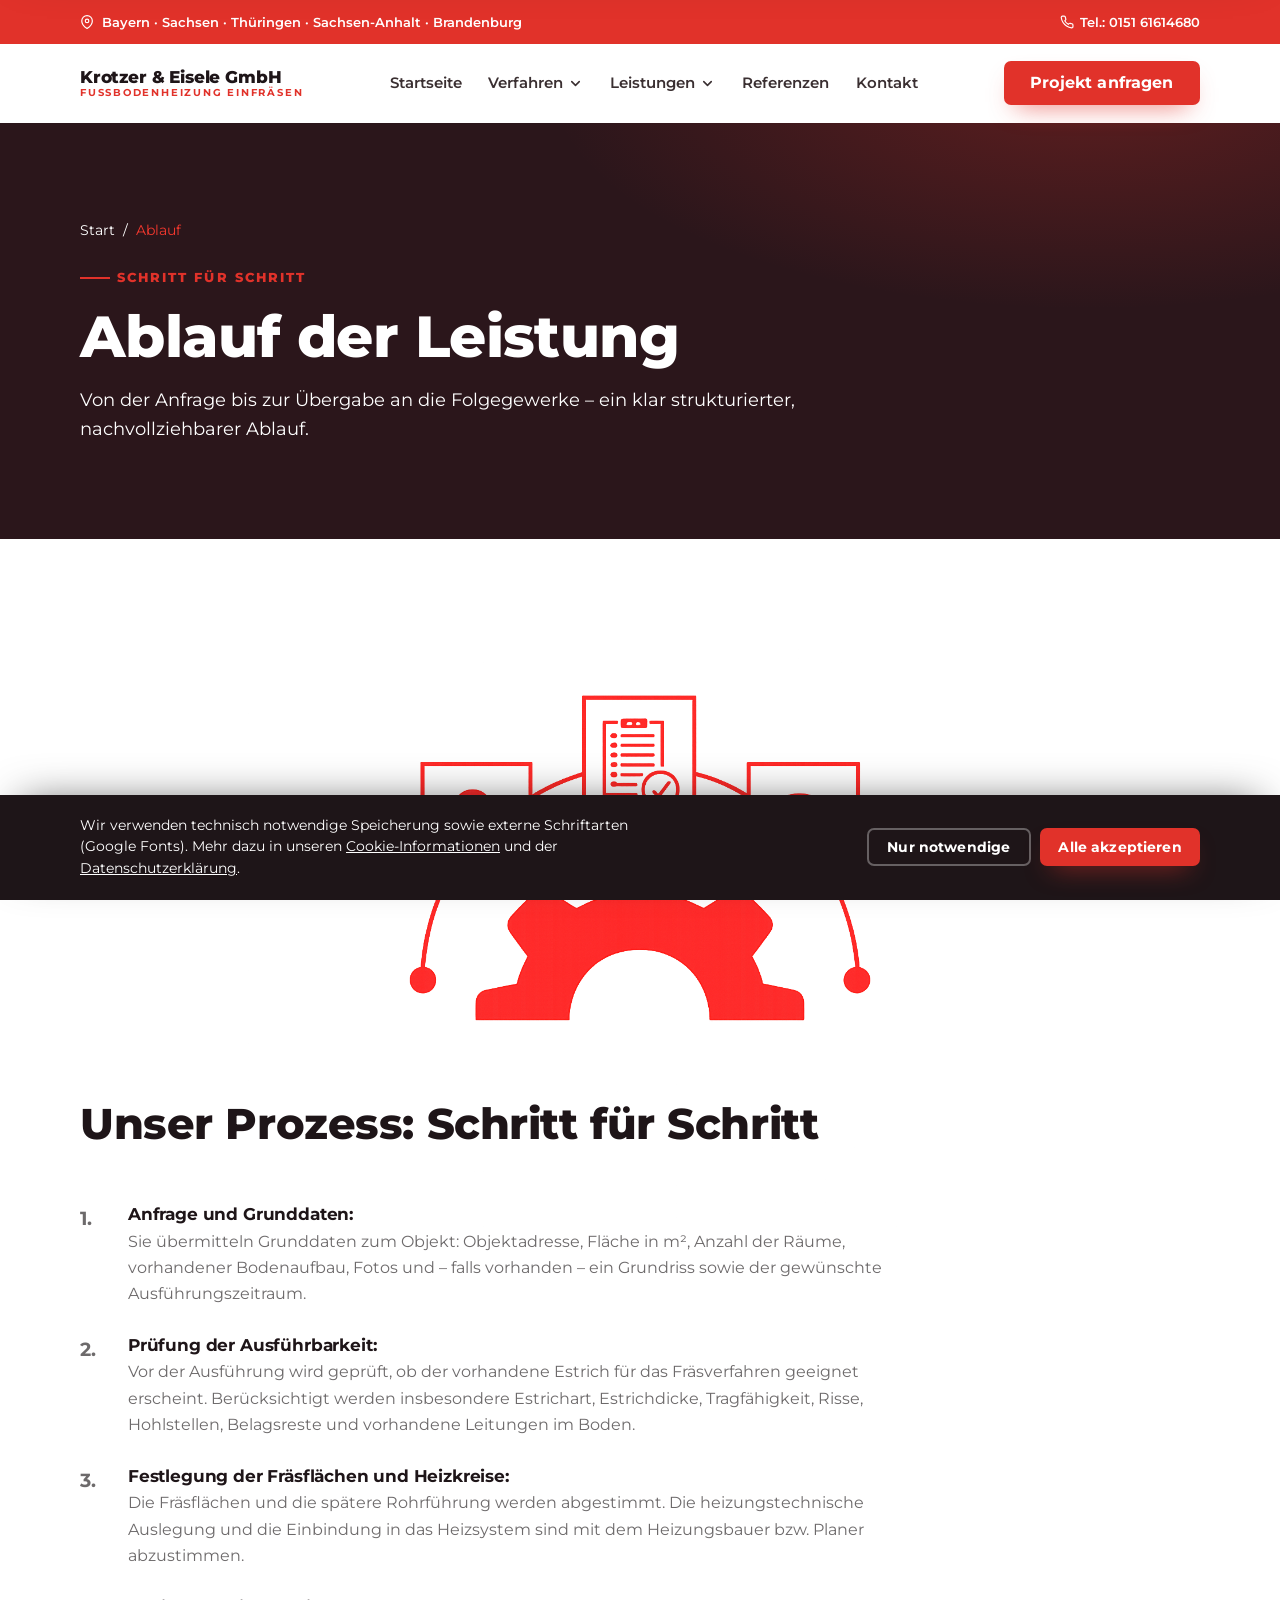
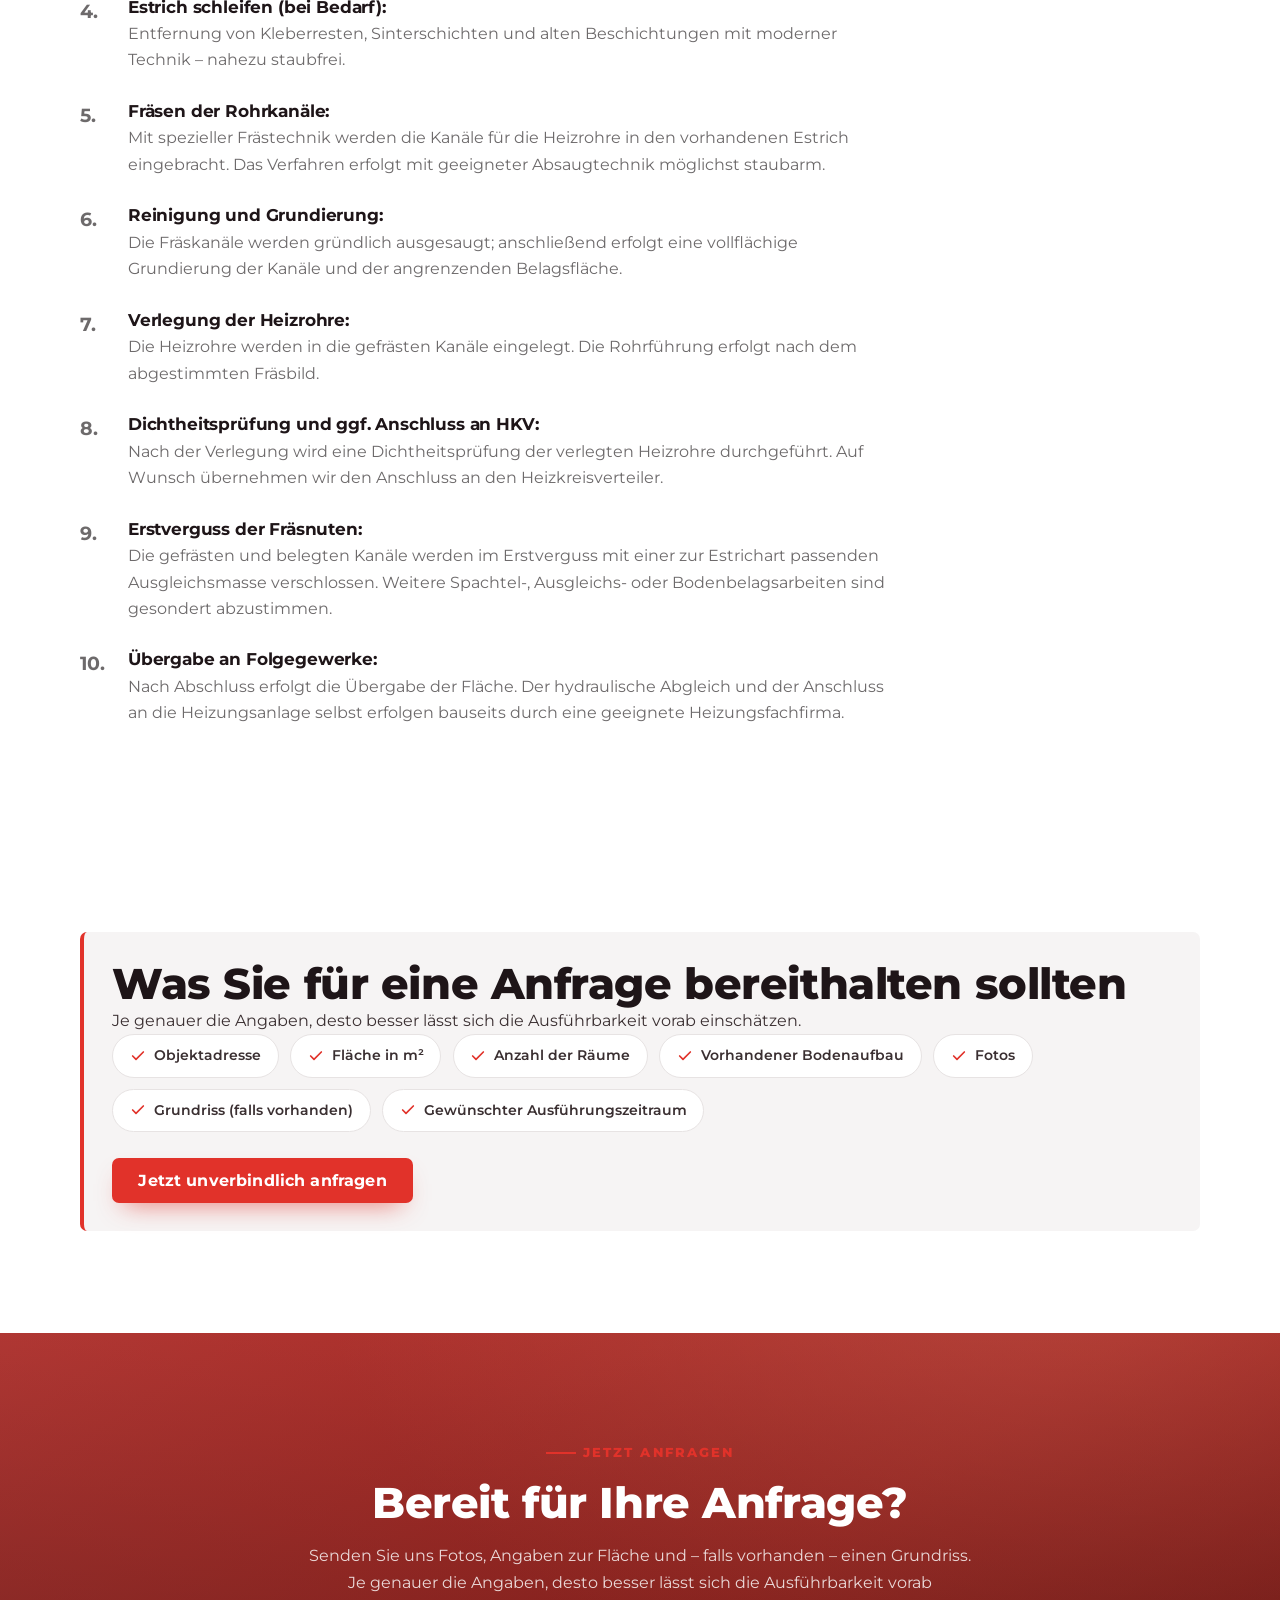
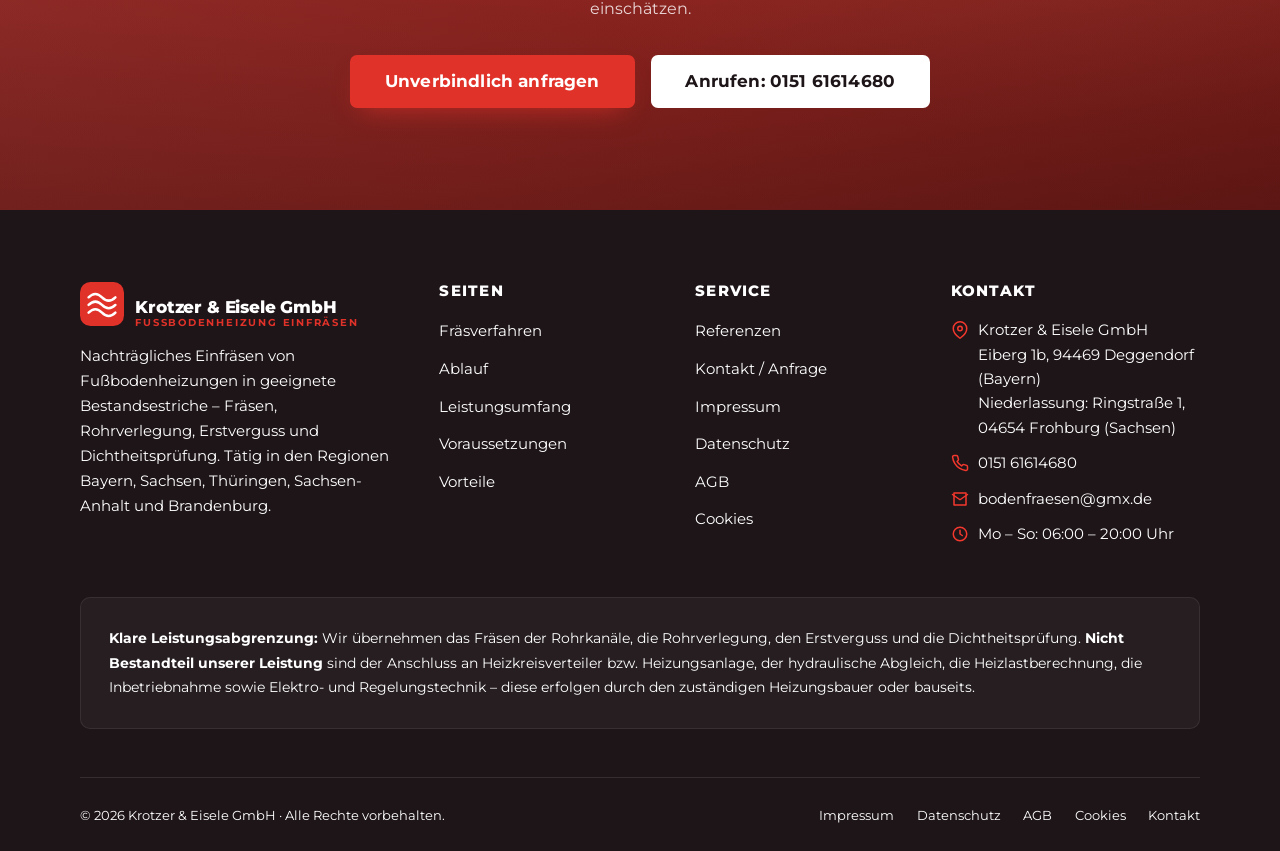
==== commit 4b7c49a7: "Mobile Feinschliff und lesbare Texte auf dunklem Hintergrund Hero-Überschrift mobil neu positioniert" ====
--- a/ablauf.html
+++ b/ablauf.html
@@ -9,7 +9,7 @@
 <link rel="preconnect" href="https://fonts.googleapis.com">
 <link rel="preconnect" href="https://fonts.gstatic.com" crossorigin>
 <link href="https://fonts.googleapis.com/css2?family=Montserrat:wght@400;500;600;700;800&display=swap" rel="stylesheet">
-<link rel="stylesheet" href="css/style.css?v=22">
+<link rel="stylesheet" href="css/style.css?v=41">
 </head>
 <body>
 
@@ -17,15 +17,14 @@
 <!-- ============ TOP-LEISTE (auf allen Seiten identisch) ============ -->
 <div class="topbar">
   <div class="container">
-    <span class="topbar__regions"><svg viewBox="0 0 24 24" fill="none" stroke="currentColor" stroke-width="2" stroke-linecap="round" stroke-linejoin="round"><path d="M21 10c0 7-9 13-9 13s-9-6-9-13a9 9 0 0 1 18 0z"/><circle cx="12" cy="10" r="3"/></svg> Region Deggendorf · Niederbayern · Bayern · und auf Anfrage</span>
-    <!-- TODO: echte Telefonnummer -->
-    <a href="tel:+4999100000000"><svg viewBox="0 0 24 24" fill="none" stroke="currentColor" stroke-width="2" stroke-linecap="round" stroke-linejoin="round"><path d="M22 16.92v3a2 2 0 0 1-2.18 2 19.79 19.79 0 0 1-8.63-3.07 19.5 19.5 0 0 1-6-6 19.79 19.79 0 0 1-3.07-8.67A2 2 0 0 1 4.11 2h3a2 2 0 0 1 2 1.72c.13.96.36 1.9.7 2.81a2 2 0 0 1-.45 2.11L8.09 9.91a16 16 0 0 0 6 6l1.27-1.27a2 2 0 0 1 2.11-.45c.91.34 1.85.57 2.81.7A2 2 0 0 1 22 16.92z"/></svg> Tel.: 0991 / 000000</a>
+    <span class="topbar__regions"><svg viewBox="0 0 24 24" fill="none" stroke="currentColor" stroke-width="2" stroke-linecap="round" stroke-linejoin="round"><path d="M21 10c0 7-9 13-9 13s-9-6-9-13a9 9 0 0 1 18 0z"/><circle cx="12" cy="10" r="3"/></svg> Bayern · Sachsen · Thüringen · Sachsen-Anhalt · Brandenburg</span>
+    <a href="tel:+4915161614680"><svg viewBox="0 0 24 24" fill="none" stroke="currentColor" stroke-width="2" stroke-linecap="round" stroke-linejoin="round"><path d="M22 16.92v3a2 2 0 0 1-2.18 2 19.79 19.79 0 0 1-8.63-3.07 19.5 19.5 0 0 1-6-6 19.79 19.79 0 0 1-3.07-8.67A2 2 0 0 1 4.11 2h3a2 2 0 0 1 2 1.72c.13.96.36 1.9.7 2.81a2 2 0 0 1-.45 2.11L8.09 9.91a16 16 0 0 0 6 6l1.27-1.27a2 2 0 0 1 2.11-.45c.91.34 1.85.57 2.81.7A2 2 0 0 1 22 16.92z"/></svg> Tel.: 0151 61614680</a>
   </div>
 </div>
 <header class="header">
   <div class="container nav">
     <a href="index.html" class="brand" aria-label="Krotzer & Eisele GmbH – Startseite">
-      <span class="brand__txt"><b>Krotzer &amp; Eisele</b><small>Fußbodenheizung fräsen</small></span>
+      <span class="brand__txt"><b>Krotzer &amp; Eisele GmbH</b><small>Fußbodenheizung einfräsen</small></span>
     </a>
 
     <nav class="nav-links" aria-label="Hauptnavigation">
@@ -98,13 +97,14 @@
       <ol class="proclist">
         <li class="reveal"><h3 class="proclist__t">Anfrage und Grunddaten</h3><p>Sie übermitteln Grunddaten zum Objekt: Objektadresse, Fläche in m², Anzahl der Räume, vorhandener Bodenaufbau, Fotos und – falls vorhanden – ein Grundriss sowie der gewünschte Ausführungszeitraum.</p></li>
         <li class="reveal"><h3 class="proclist__t">Prüfung der Ausführbarkeit</h3><p>Vor der Ausführung wird geprüft, ob der vorhandene Estrich für das Fräsverfahren geeignet erscheint. Berücksichtigt werden insbesondere Estrichart, Estrichdicke, Tragfähigkeit, Risse, Hohlstellen, Belagsreste und vorhandene Leitungen im Boden.</p></li>
-        <li class="reveal"><h3 class="proclist__t">Festlegung der Fräsflächen und Heizkreise</h3><p>Die Fräsflächen und die spätere Rohrführung werden abgestimmt. Die heizungstechnische Auslegung, der Anschluss an den Heizkreisverteiler und die Einbindung in das Heizsystem sind mit dem Heizungsbauer bzw. Planer abzustimmen.</p></li>
+        <li class="reveal"><h3 class="proclist__t">Festlegung der Fräsflächen und Heizkreise</h3><p>Die Fräsflächen und die spätere Rohrführung werden abgestimmt. Die heizungstechnische Auslegung und die Einbindung in das Heizsystem sind mit dem Heizungsbauer bzw. Planer abzustimmen.</p></li>
+        <li class="reveal"><h3 class="proclist__t">Estrich schleifen (bei Bedarf)</h3><p>Entfernung von Kleberresten, Sinterschichten und alten Beschichtungen mit moderner Technik – nahezu staubfrei.</p></li>
         <li class="reveal"><h3 class="proclist__t">Fräsen der Rohrkanäle</h3><p>Mit spezieller Frästechnik werden die Kanäle für die Heizrohre in den vorhandenen Estrich eingebracht. Das Verfahren erfolgt mit geeigneter Absaugtechnik möglichst staubarm.</p></li>
-        <li class="reveal"><h3 class="proclist__t">Reinigung der Fräsnuten</h3><p>Nach dem Fräsen werden die Kanäle gereinigt bzw. abgesaugt, damit die Heizrohre ordnungsgemäß eingelegt und die Nuten anschließend verschlossen werden können.</p></li>
+        <li class="reveal"><h3 class="proclist__t">Reinigung und Grundierung</h3><p>Die Fräskanäle werden gründlich ausgesaugt; anschließend erfolgt eine vollflächige Grundierung der Kanäle und der angrenzenden Belagsfläche.</p></li>
         <li class="reveal"><h3 class="proclist__t">Verlegung der Heizrohre</h3><p>Die Heizrohre werden in die gefrästen Kanäle eingelegt. Die Rohrführung erfolgt nach dem abgestimmten Fräsbild.</p></li>
-        <li class="reveal"><h3 class="proclist__t">Dichtheitsprüfung</h3><p>Nach der Verlegung wird eine Dichtheitsprüfung der verlegten Heizrohre durchgeführt. Sie dient der Kontrolle der Leitungen vor dem Verschließen.</p></li>
-        <li class="reveal"><h3 class="proclist__t">Erstverguss der Fräsnuten</h3><p>Die gefrästen und belegten Kanäle werden im Erstverguss verschlossen. Weitere Spachtel-, Ausgleichs-, Bodenbelags- oder Heizungsanschlussarbeiten sind gesondert abzustimmen.</p></li>
-        <li class="reveal"><h3 class="proclist__t">Übergabe an Folgegewerke</h3><p>Nach Abschluss der Arbeiten erfolgt die Übergabe der Fläche. Der Anschluss an die Heizungsanlage und die heizungstechnische Inbetriebnahme erfolgen durch den Heizungsbauer.</p></li>
+        <li class="reveal"><h3 class="proclist__t">Dichtheitsprüfung und ggf. Anschluss an HKV</h3><p>Nach der Verlegung wird eine Dichtheitsprüfung der verlegten Heizrohre durchgeführt. Auf Wunsch übernehmen wir den Anschluss an den Heizkreisverteiler.</p></li>
+        <li class="reveal"><h3 class="proclist__t">Erstverguss der Fräsnuten</h3><p>Die gefrästen und belegten Kanäle werden im Erstverguss mit einer zur Estrichart passenden Ausgleichsmasse verschlossen. Weitere Spachtel-, Ausgleichs- oder Bodenbelagsarbeiten sind gesondert abzustimmen.</p></li>
+        <li class="reveal"><h3 class="proclist__t">Übergabe an Folgegewerke</h3><p>Nach Abschluss erfolgt die Übergabe der Fläche. Der hydraulische Abgleich und der Anschluss an die Heizungsanlage selbst erfolgen bauseits durch eine geeignete Heizungsfachfirma.</p></li>
       </ol>
     </div>
   </section>
@@ -131,7 +131,7 @@
 
   <!-- ============ CTA ============ -->
   <section class="section cta">
-    <div class="cta__media"><img src="assets/img/cta-warmth.png" alt="Behaglich warmer Wohnraum"></div>
+    <div class="cta__media"><img src="assets/img/redbg.svg" alt=""></div>
     <div class="container">
       <div class="cta__inner reveal">
         <span class="eyebrow eyebrow--center">Jetzt anfragen</span>
@@ -139,8 +139,7 @@
         <p>Senden Sie uns Fotos, Angaben zur Fläche und – falls vorhanden – einen Grundriss. Je genauer die Angaben, desto besser lässt sich die Ausführbarkeit vorab einschätzen.</p>
         <div class="cta__actions">
           <a href="kontakt.html" class="btn btn--primary btn--lg">Unverbindlich anfragen</a>
-          <!-- TODO: echte Telefonnummer -->
-          <a href="tel:+4999100000000" class="btn btn--light btn--lg">Anrufen: 0991 / 000000</a>
+          <a href="tel:+4915161614680" class="btn btn--light btn--lg">Anrufen: 0151 61614680</a>
         </div>
       </div>
     </div>
@@ -160,9 +159,9 @@
               <path d="M9 16 q7 -7 14 0 t14 0"/><path d="M9 24 q7 -7 14 0 t14 0"/><path d="M9 32 q7 -7 14 0 t14 0"/>
             </g>
           </svg>
-          <span class="brand__txt"><b>Krotzer &amp; Eisele</b><small>Fußbodenheizung fräsen</small></span>
+          <span class="brand__txt"><b>Krotzer &amp; Eisele GmbH</b><small>Fußbodenheizung einfräsen</small></span>
         </a>
-        <p>Nachträgliches Einfräsen von Fußbodenheizungen in geeignete Bestandsestriche – Fräsen, Rohrverlegung, Erstverguss und Dichtheitsprüfung. Region Deggendorf / Niederbayern.</p>
+        <p>Nachträgliches Einfräsen von Fußbodenheizungen in geeignete Bestandsestriche – Fräsen, Rohrverlegung, Erstverguss und Dichtheitsprüfung. Tätig in den Regionen Bayern, Sachsen, Thüringen, Sachsen-Anhalt und Brandenburg.</p>
       </div>
       <div>
         <h4>Seiten</h4>
@@ -181,14 +180,16 @@
           <li><a href="kontakt.html">Kontakt / Anfrage</a></li>
           <li><a href="impressum.html">Impressum</a></li>
           <li><a href="datenschutz.html">Datenschutz</a></li>
+          <li><a href="agb.html">AGB</a></li>
+          <li><a href="cookies.html">Cookies</a></li>
         </ul>
       </div>
       <div>
         <h4>Kontakt</h4>
         <ul class="footer__contact">
-          <li><svg viewBox="0 0 24 24" fill="none" stroke="currentColor" stroke-width="2" stroke-linecap="round" stroke-linejoin="round"><path d="M21 10c0 7-9 13-9 13s-9-6-9-13a9 9 0 0 1 18 0z"/><circle cx="12" cy="10" r="3"/></svg><span>Krotzer &amp; Eisele GmbH<br>94469 Deggendorf – Mietraching</span></li>
-          <li><svg viewBox="0 0 24 24" fill="none" stroke="currentColor" stroke-width="2" stroke-linecap="round" stroke-linejoin="round"><path d="M22 16.92v3a2 2 0 0 1-2.18 2 19.79 19.79 0 0 1-8.63-3.07 19.5 19.5 0 0 1-6-6 19.79 19.79 0 0 1-3.07-8.67A2 2 0 0 1 4.11 2h3a2 2 0 0 1 2 1.72c.13.96.36 1.9.7 2.81a2 2 0 0 1-.45 2.11L8.09 9.91a16 16 0 0 0 6 6l1.27-1.27a2 2 0 0 1 2.11-.45c.91.34 1.85.57 2.81.7A2 2 0 0 1 22 16.92z"/></svg><a href="tel:+4999100000000">0991 / 000000</a></li>
-          <li><svg viewBox="0 0 24 24" fill="none" stroke="currentColor" stroke-width="2" stroke-linecap="round" stroke-linejoin="round"><path d="M4 4h16v16H4z"/><path d="m22 6-10 7L2 6"/></svg><a href="mailto:info@krotzer-eisele.de">info@krotzer-eisele.de</a></li>
+          <li><svg viewBox="0 0 24 24" fill="none" stroke="currentColor" stroke-width="2" stroke-linecap="round" stroke-linejoin="round"><path d="M21 10c0 7-9 13-9 13s-9-6-9-13a9 9 0 0 1 18 0z"/><circle cx="12" cy="10" r="3"/></svg><span>Krotzer &amp; Eisele GmbH<br>Eiberg 1b, 94469 Deggendorf (Bayern)<br>Niederlassung: Ringstraße 1, 04654 Frohburg (Sachsen)</span></li>
+          <li><svg viewBox="0 0 24 24" fill="none" stroke="currentColor" stroke-width="2" stroke-linecap="round" stroke-linejoin="round"><path d="M22 16.92v3a2 2 0 0 1-2.18 2 19.79 19.79 0 0 1-8.63-3.07 19.5 19.5 0 0 1-6-6 19.79 19.79 0 0 1-3.07-8.67A2 2 0 0 1 4.11 2h3a2 2 0 0 1 2 1.72c.13.96.36 1.9.7 2.81a2 2 0 0 1-.45 2.11L8.09 9.91a16 16 0 0 0 6 6l1.27-1.27a2 2 0 0 1 2.11-.45c.91.34 1.85.57 2.81.7A2 2 0 0 1 22 16.92z"/></svg><a href="tel:+4915161614680">0151 61614680</a></li>
+          <li><svg viewBox="0 0 24 24" fill="none" stroke="currentColor" stroke-width="2" stroke-linecap="round" stroke-linejoin="round"><path d="M4 4h16v16H4z"/><path d="m22 6-10 7L2 6"/></svg><a href="mailto:bodenfraesen@gmx.de">bodenfraesen@gmx.de</a></li>
           <li><svg viewBox="0 0 24 24" fill="none" stroke="currentColor" stroke-width="2" stroke-linecap="round" stroke-linejoin="round"><circle cx="12" cy="12" r="9"/><path d="M12 7v5l3 2"/></svg><span>Mo – So: 06:00 – 20:00 Uhr</span></li>
         </ul>
       </div>
@@ -200,10 +201,21 @@
 
     <div class="footer__bar">
       <span>© <span data-year>2026</span> Krotzer &amp; Eisele GmbH · Alle Rechte vorbehalten.</span>
-      <span class="links"><a href="impressum.html">Impressum</a><a href="datenschutz.html">Datenschutz</a><a href="kontakt.html">Kontakt</a></span>
+      <span class="links"><a href="impressum.html">Impressum</a><a href="datenschutz.html">Datenschutz</a><a href="agb.html">AGB</a><a href="cookies.html">Cookies</a><a href="kontakt.html">Kontakt</a></span>
     </div>
   </div>
 </footer>
+
+<!-- ============ COOKIE-BANNER (auf allen Seiten identisch) ============ -->
+<div class="cookie-banner" id="cookieBanner" role="dialog" aria-label="Cookie-Hinweis">
+  <div class="cookie-banner__inner">
+    <p>Wir verwenden technisch notwendige Speicherung sowie externe Schriftarten (Google Fonts). Mehr dazu in unseren <a href="cookies.html">Cookie-Informationen</a> und der <a href="datenschutz.html">Datenschutzerklärung</a>.</p>
+    <div class="cookie-banner__actions">
+      <button class="btn btn--ghost" data-cookie="essential">Nur notwendige</button>
+      <button class="btn btn--primary" data-cookie="all">Alle akzeptieren</button>
+    </div>
+  </div>
+</div>
 
 <script src="js/main.js"></script>
 </body>
--- a/css/style.css
+++ b/css/style.css
@@ -357,8 +357,8 @@
 /* ---------- CTA band ---------- */
 .cta{position:relative;overflow:hidden;background:var(--ink-2);color:#fff;text-align:center}
 .cta__media{position:absolute;inset:0}
-.cta__media img{width:100%;height:100%;object-fit:cover;opacity:.22}
-.cta__media::after{content:"";position:absolute;inset:0;background:linear-gradient(180deg,rgba(20,12,14,.8),rgba(20,12,14,.92))}
+.cta__media img{width:100%;height:100%;object-fit:cover;opacity:1}
+.cta__media::after{content:"";position:absolute;inset:0;background:linear-gradient(180deg,rgba(18,12,13,.28),rgba(18,12,13,.55))}
 .cta__inner{position:relative;z-index:2;max-width:680px;margin-inline:auto}
 .cta h2{color:#fff;margin-bottom:1rem}
 .cta p{color:rgba(255,255,255,.82);margin-bottom:2rem}
@@ -382,6 +382,13 @@
 .form__hint{background:var(--bg-soft);border-left:3px solid var(--red);padding:.9rem 1.1rem;border-radius:6px;
   font-size:.9rem;color:var(--muted);margin-bottom:1.6rem}
 .form__note{font-size:.78rem;color:var(--muted);margin-top:.4rem}
+.field--hint{background:var(--bg-soft);border-left:3px solid var(--red);padding:.7rem .9rem;border-radius:6px;font-size:.82rem;color:var(--muted);margin-top:.5rem}
+.checkgroup{display:flex;flex-wrap:wrap;gap:.55rem}
+.checkgroup label{display:inline-flex;align-items:center;gap:.5rem;background:var(--bg-soft);border:1.5px solid var(--line);
+  border-radius:var(--radius-sm);padding:.55rem .9rem;font-weight:600;font-size:.9rem;color:var(--ink-soft);cursor:pointer;margin:0;
+  transition:border-color var(--t),background var(--t),color var(--t)}
+.checkgroup input{width:auto;margin:0}
+.checkgroup label:has(input:checked){border-color:var(--red);background:#fff;color:var(--red)}
 .form__ok{display:none;background:var(--green-soft);border:1px solid #cdebd9;color:#13713f;
   padding:1rem 1.2rem;border-radius:var(--radius-sm);font-weight:600;margin-bottom:1.2rem}
 .form__ok.show{display:block}
@@ -403,7 +410,7 @@
   background:radial-gradient(900px 380px at 85% -10%,rgba(225,50,42,.28),transparent 60%)}
 .pagehero__inner{position:relative;z-index:2;padding-block:clamp(52px,8vw,96px);max-width:760px}
 .pagehero h1{color:#fff;margin-bottom:1rem}
-.pagehero p{color:rgba(255,255,255,.8);font-size:1.1rem;max-width:60ch}
+.pagehero p{color:#fff;font-size:1.1rem;max-width:60ch}
 .pagehero--tall{display:flex;align-items:center;min-height:clamp(440px,50vw,580px)}
 .pagehero__bg{position:absolute;inset:0;z-index:0}
 .pagehero__bg img{width:100%;height:100%;object-fit:cover;object-position:right center;display:block}
@@ -411,7 +418,7 @@
 .pagehero--tall .container{width:100%}
 .pagehero__bg::after{content:"";position:absolute;inset:0;
   background:linear-gradient(90deg,rgba(28,19,22,.93) 0%,rgba(28,19,22,.74) 44%,rgba(28,19,22,.34) 100%)}
-.crumbs{display:flex;gap:.5rem;align-items:center;font-size:.85rem;color:rgba(255,255,255,.6);margin-bottom:1.2rem}
+.crumbs{display:flex;gap:.5rem;align-items:center;font-size:.85rem;color:#fff;margin-bottom:1.2rem}
 .crumbs a:hover{color:#fff}
 .crumbs span{color:var(--red-2)}
 
@@ -504,7 +511,7 @@
 .headbanner__img{position:absolute;inset:0;z-index:0}
 .headbanner__img img{width:100%;height:100%;object-fit:cover;display:block}
 .headbanner__img::after{content:"";position:absolute;inset:0;
-  background:linear-gradient(rgba(18,12,13,.62),rgba(18,12,13,.62))}
+  background:linear-gradient(rgba(18,12,13,.4),rgba(18,12,13,.4))}
 .headbanner__inner{position:relative;z-index:2;max-width:680px;margin-inline:auto}
 .headbanner h2{color:#fff;margin:0}
 .headbanner .eyebrow{color:var(--red-2);margin-bottom:.8rem}
@@ -524,6 +531,14 @@
 .bgband .chips li{background:rgba(255,255,255,.12);border-color:rgba(255,255,255,.26);color:#fff}
 .bgband .chips li svg{color:var(--red-2)}
 .bgband .chips li:hover{background:rgba(255,255,255,.2);border-color:rgba(255,255,255,.45);color:#fff;transform:translateY(-2px)}
+
+/* ---------- Referenz-/Info-Links (klar anklickbar) ---------- */
+.reflinks{display:flex;flex-wrap:wrap;gap:.7rem;margin-top:.7rem}
+.reflink{display:inline-flex;align-items:center;gap:.55em;font-weight:700;font-size:.95rem;color:var(--red);
+  border:2px solid var(--line);border-radius:var(--radius-sm);padding:.62em 1.05em;line-height:1;
+  transition:border-color var(--t),background var(--t),transform var(--t)}
+.reflink:hover{border-color:var(--red);background:var(--red-soft);transform:translateY(-2px)}
+.reflink svg{width:1.05em;height:1.05em;flex-shrink:0}
 
 /* ---------- footer ---------- */
 .footer{background:var(--ink);color:rgba(255,255,255,.66);padding-block:clamp(48px,6vw,72px) 0}
@@ -546,6 +561,19 @@
 .footer__bar a:hover{color:#fff}
 .footer__bar .links{display:flex;gap:1.4rem;flex-wrap:wrap}
 
+/* ---------- Cookie-Banner ---------- */
+.cookie-banner{position:fixed;left:0;right:0;bottom:0;z-index:90;background:var(--ink);color:#fff;
+  box-shadow:0 -12px 44px -22px rgba(0,0,0,.7);transform:translateY(120%);transition:transform .45s cubic-bezier(.4,0,.2,1)}
+.cookie-banner.show{transform:none}
+.cookie-banner__inner{max-width:var(--maxw);margin-inline:auto;padding:clamp(14px,2.2vw,20px) var(--gut);
+  display:flex;flex-wrap:wrap;gap:.9rem 1.6rem;align-items:center;justify-content:space-between}
+.cookie-banner p{color:#fff;font-size:.88rem;line-height:1.55;max-width:66ch;margin:0}
+.cookie-banner a{color:#fff;text-decoration:underline}
+.cookie-banner__actions{display:flex;flex-wrap:wrap;gap:.6rem;flex-shrink:0}
+.cookie-banner .btn{padding:.7em 1.3em;font-size:.88rem}
+.cookie-banner .btn--ghost{color:#fff;border-color:rgba(255,255,255,.32)}
+.cookie-banner .btn--ghost:hover{border-color:#fff;transform:translateY(-2px)}
+
 /* ---------- scroll reveal ---------- */
 .reveal{opacity:0;transform:translateY(26px);transition:opacity .7s ease,transform .7s cubic-bezier(.2,.7,.2,1)}
 .reveal.in{opacity:1;transform:none}
@@ -578,3 +606,63 @@
   .footer__grid{grid-template-columns:1fr}
   .nav-cta .btn{padding:.8em 1.2em}
 }
+
+/* =====================================================================
+   Mobile-Optimierung (nur ≤1000px bzw. Touch – Desktop bleibt unverändert)
+   ===================================================================== */
+@media (max-width:1000px){
+  html,body{overflow-x:hidden}
+  /* Header kompakt, damit nichts über den Viewport hinausragt */
+  .nav{gap:.8rem}
+  .nav-cta{gap:.55rem}
+  .nav-cta .btn{padding:.72em 1.05em;font-size:.86rem}
+  .brand__txt b{font-size:.98rem}
+  .brand__txt small{font-size:.56rem;letter-spacing:.14em}
+  /* Estrich-Kacheln: kompakteres Format im 2-Spalten-Raster */
+  .estrich-card{aspect-ratio:4/3}
+}
+@media (max-width:560px){
+  /* CTA-Button wandert ins Burger-Menü (dort als roter Block vorhanden) */
+  .nav-cta .btn{display:none}
+  /* Lange Fachbegriffe sauber umbrechen */
+  h1,h2,h3{overflow-wrap:break-word;hyphens:auto}
+  .sys__title{font-size:1.6rem}
+  .hero__content h1{font-size:2.05rem}
+  .hero__sub{font-size:.99rem}
+}
+@media (max-width:520px){
+  .estrich-card{aspect-ratio:16/9}
+}
+/* Touch-Geräte (auch iPad im Desktop-Layout): Hover-Infos immer sichtbar */
+@media (hover:none){
+  .gallery-card__info{opacity:1}
+  .gallery-card__info b,.gallery-card__info p{transform:none}
+}
+@media (max-width:380px){
+  .cookie-banner__actions{width:100%}
+  .cookie-banner .btn{flex:1 1 auto}
+  .btn{white-space:normal;text-align:center}
+}
+/* Drawer-CTA korrekt als Button darstellen (Drawer existiert nur mobil) */
+.mobile-nav a.btn{color:#fff;display:flex;justify-content:center;text-align:center;border-bottom:none;padding:.95em 1.7em;font-weight:700}
+
+/* ---------- Footer: alle Texte weiß (Kundenwunsch, Desktop + Mobil) ---------- */
+.footer{color:#fff}
+.footer__brand p,.footer ul a,.footer__contact li,.footer__contact a,
+.footer__scope p,.footer__bar,.footer__bar a,.footer__bar .links a{color:#fff}
+
+/* ---------- Mobile-Hero: Bild oben, Headline links auf dem Bild ---------- */
+@media (max-width:880px){
+  .hero{display:flex;flex-direction:column}
+  .hero__bg{order:-1;position:relative;inset:auto}
+  .hero__bg img{height:clamp(300px,82vw,430px);max-height:none;object-fit:cover;object-position:right center}
+  .hero__content{padding-block:26px 44px}
+  .hero__content h1{
+    position:absolute;z-index:2;top:clamp(120px,33vw,175px);left:var(--gut);right:26%;
+    transform:translateY(-50%);
+    margin:0;text-align:left;font-size:clamp(0.96rem,4.05vw,1.5rem);line-height:1.24}
+  .hero__content h1 .hero-ln{display:block}
+}
+@media (max-width:880px){
+  .hero .container{position:static}
+}
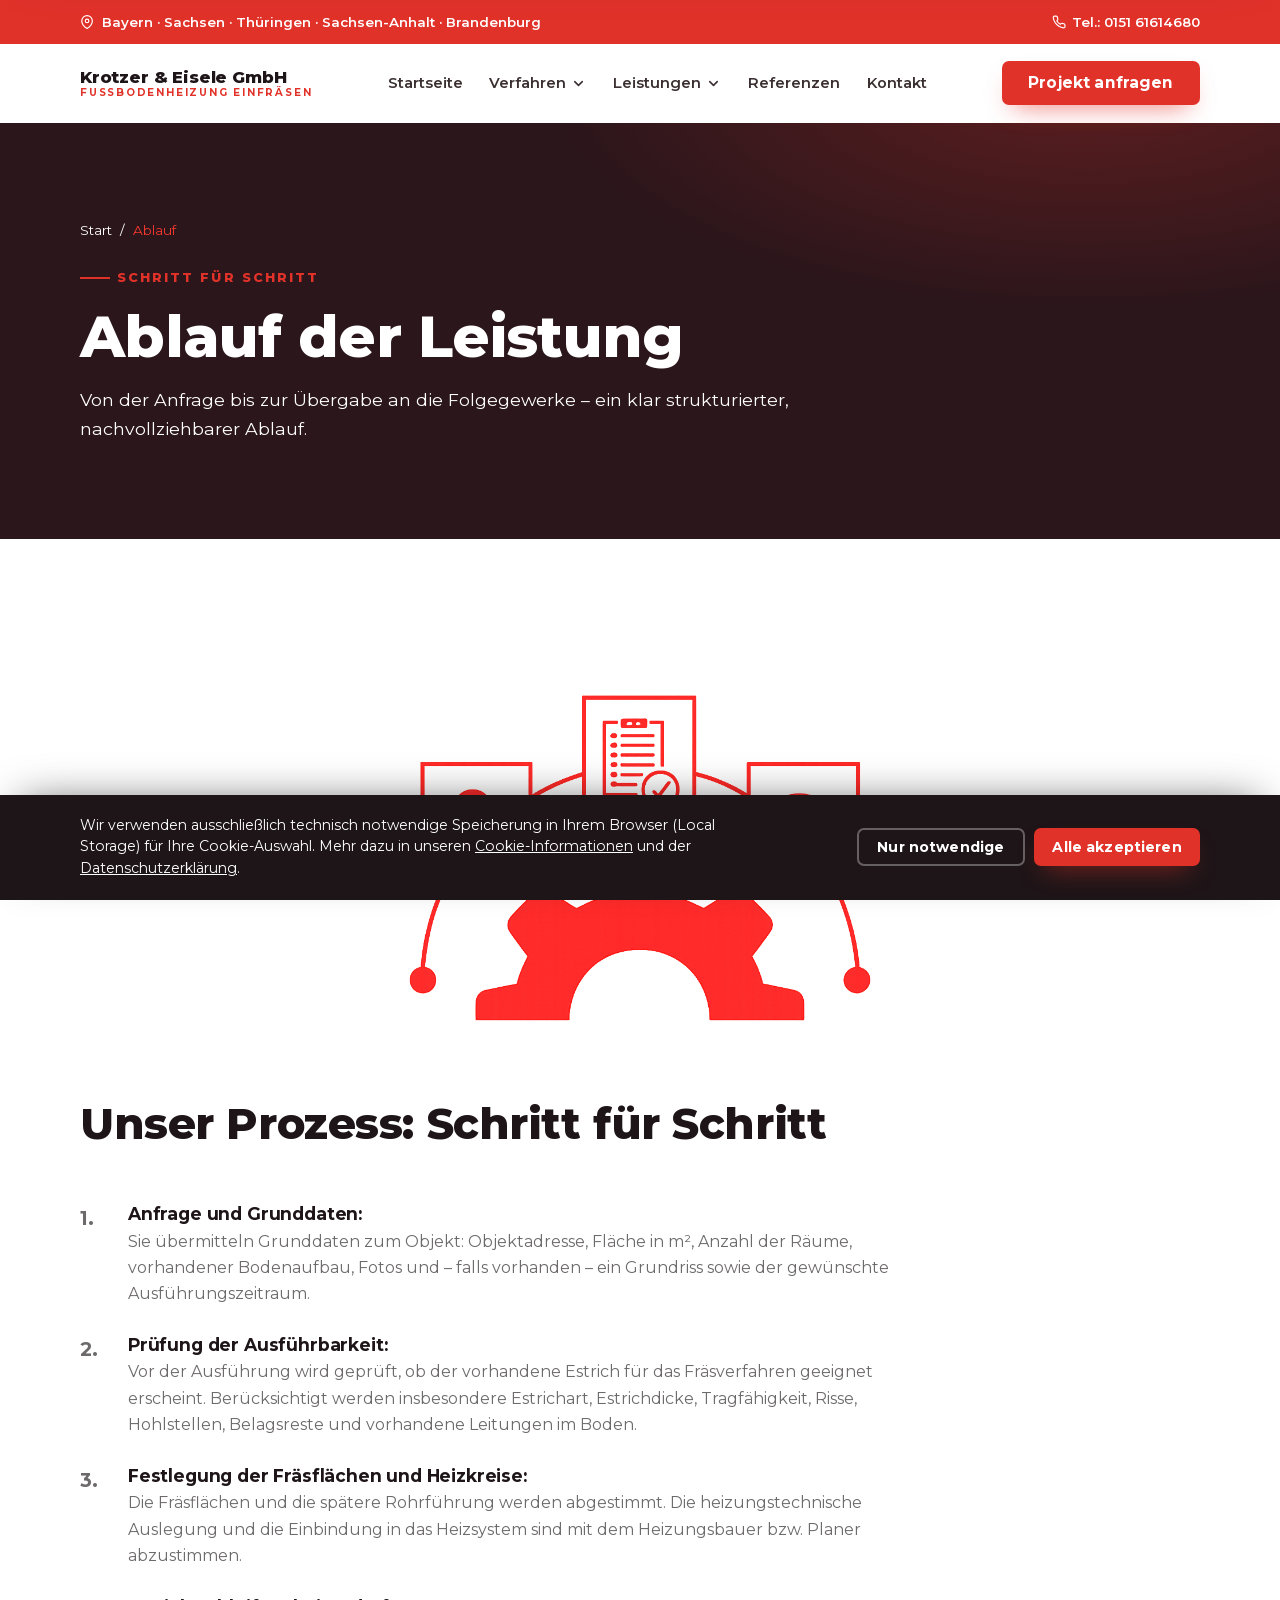
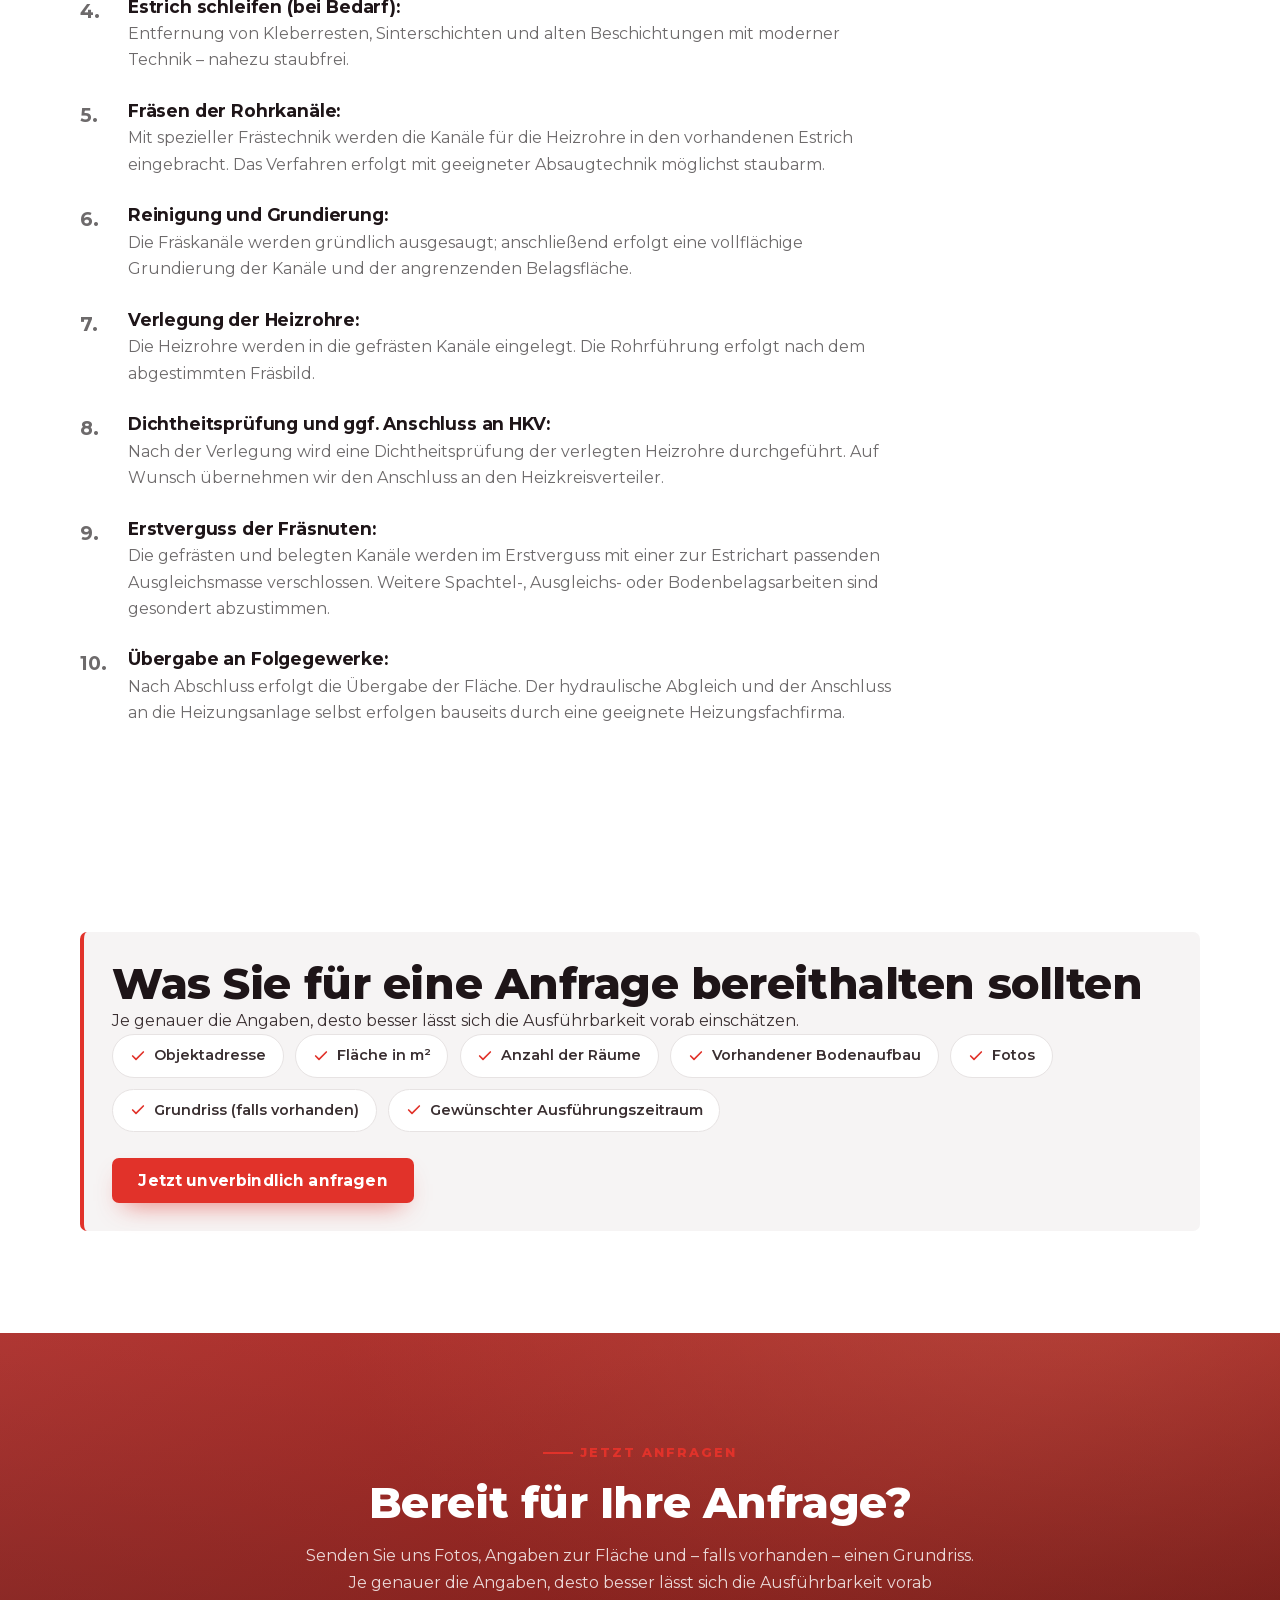
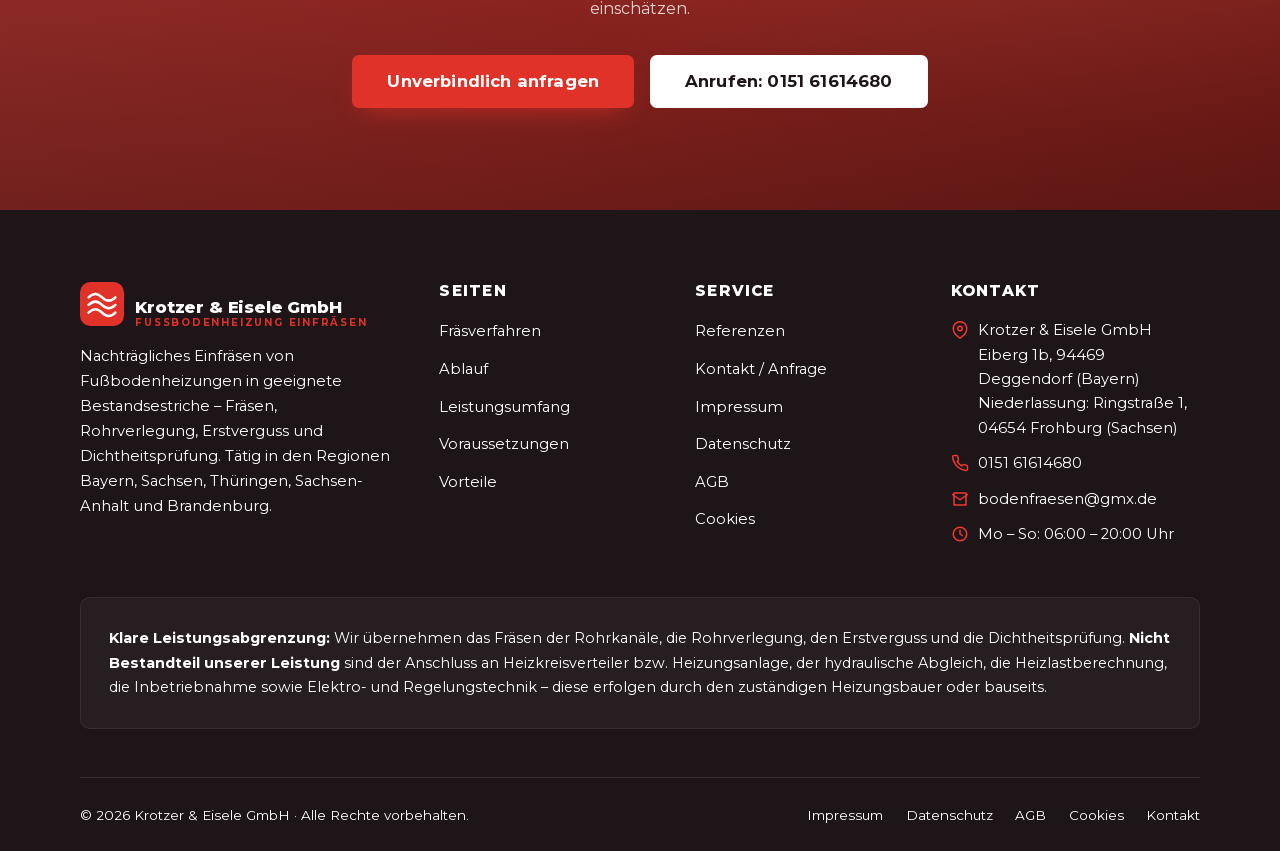
==== commit 2090ce3a: "Rechtstexte vervollständigt und Google Fonts lokal eingebunden Impressum mit offiziellen Firmendaten" ====
--- a/ablauf.html
+++ b/ablauf.html
@@ -6,10 +6,7 @@
 <title>Ablauf der Leistung – von der Anfrage bis zur Übergabe | Krotzer &amp; Eisele GmbH</title>
 <meta name="description" content="So läuft das nachträgliche Einfräsen einer Fußbodenheizung ab: von Anfrage und Prüfung der Ausführbarkeit über Fräsen, Rohrverlegung und Dichtheitsprüfung bis zur Übergabe an die Folgegewerke.">
 <meta name="keywords" content="Fußbodenheizung fräsen Ablauf, nachträgliche Fußbodenheizung einfräsen, Fräsverfahren Ablauf, Dichtheitsprüfung Heizrohre">
-<link rel="preconnect" href="https://fonts.googleapis.com">
-<link rel="preconnect" href="https://fonts.gstatic.com" crossorigin>
-<link href="https://fonts.googleapis.com/css2?family=Montserrat:wght@400;500;600;700;800&display=swap" rel="stylesheet">
-<link rel="stylesheet" href="css/style.css?v=41">
+<link rel="stylesheet" href="css/style.css?v=42">
 </head>
 <body>
 
@@ -209,7 +206,7 @@
 <!-- ============ COOKIE-BANNER (auf allen Seiten identisch) ============ -->
 <div class="cookie-banner" id="cookieBanner" role="dialog" aria-label="Cookie-Hinweis">
   <div class="cookie-banner__inner">
-    <p>Wir verwenden technisch notwendige Speicherung sowie externe Schriftarten (Google Fonts). Mehr dazu in unseren <a href="cookies.html">Cookie-Informationen</a> und der <a href="datenschutz.html">Datenschutzerklärung</a>.</p>
+    <p>Wir verwenden ausschließlich technisch notwendige Speicherung in Ihrem Browser (Local Storage) für Ihre Cookie-Auswahl. Mehr dazu in unseren <a href="cookies.html">Cookie-Informationen</a> und der <a href="datenschutz.html">Datenschutzerklärung</a>.</p>
     <div class="cookie-banner__actions">
       <button class="btn btn--ghost" data-cookie="essential">Nur notwendige</button>
       <button class="btn btn--primary" data-cookie="all">Alle akzeptieren</button>
--- a/css/style.css
+++ b/css/style.css
@@ -1,3 +1,15 @@
+/* ---------- Montserrat lokal (DSGVO: keine Google-Server) ---------- */
+@font-face{
+  font-family:'Montserrat';font-style:normal;font-weight:400 800;font-display:swap;
+  src:url('../assets/fonts/montserrat-latin-ext.woff2') format('woff2');
+  unicode-range:U+0100-02BA, U+02BD-02C5, U+02C7-02CC, U+02CE-02D7, U+02DD-02FF, U+0304, U+0308, U+0329, U+1D00-1DBF, U+1E00-1E9F, U+1EF2-1EFF, U+2020, U+20A0-20AB, U+20AD-20C0, U+2113, U+2C60-2C7F, U+A720-A7FF;
+}
+@font-face{
+  font-family:'Montserrat';font-style:normal;font-weight:400 800;font-display:swap;
+  src:url('../assets/fonts/montserrat-latin.woff2') format('woff2');
+  unicode-range:U+0000-00FF, U+0131, U+0152-0153, U+02BB-02BC, U+02C6, U+02DA, U+02DC, U+0304, U+0308, U+0329, U+2000-206F, U+20AC, U+2122, U+2191, U+2193, U+2212, U+2215, U+FEFF, U+FFFD;
+}
+
 /* =====================================================================
    Krotzer & Eisele GmbH – Fußbodenheizung fräsen
    Design system  ·  inspiriert am Look von MYN Fräsen
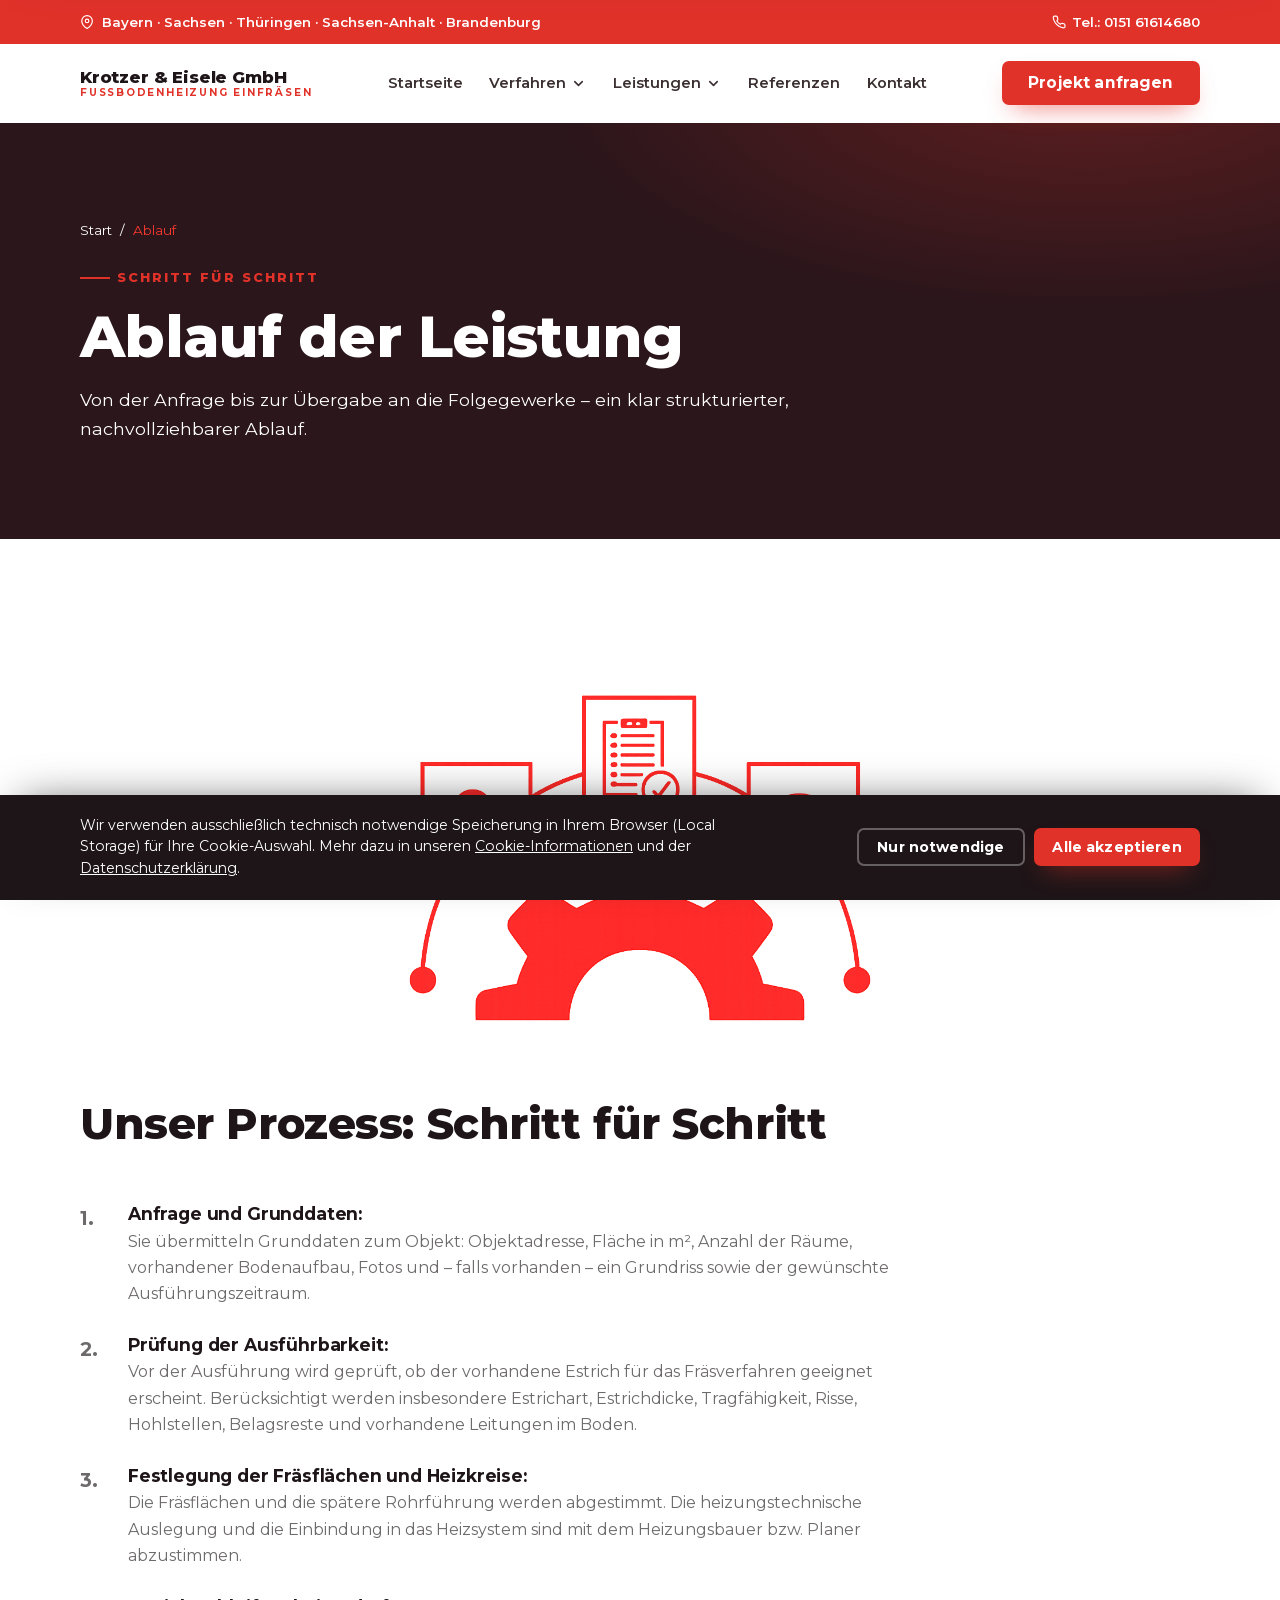
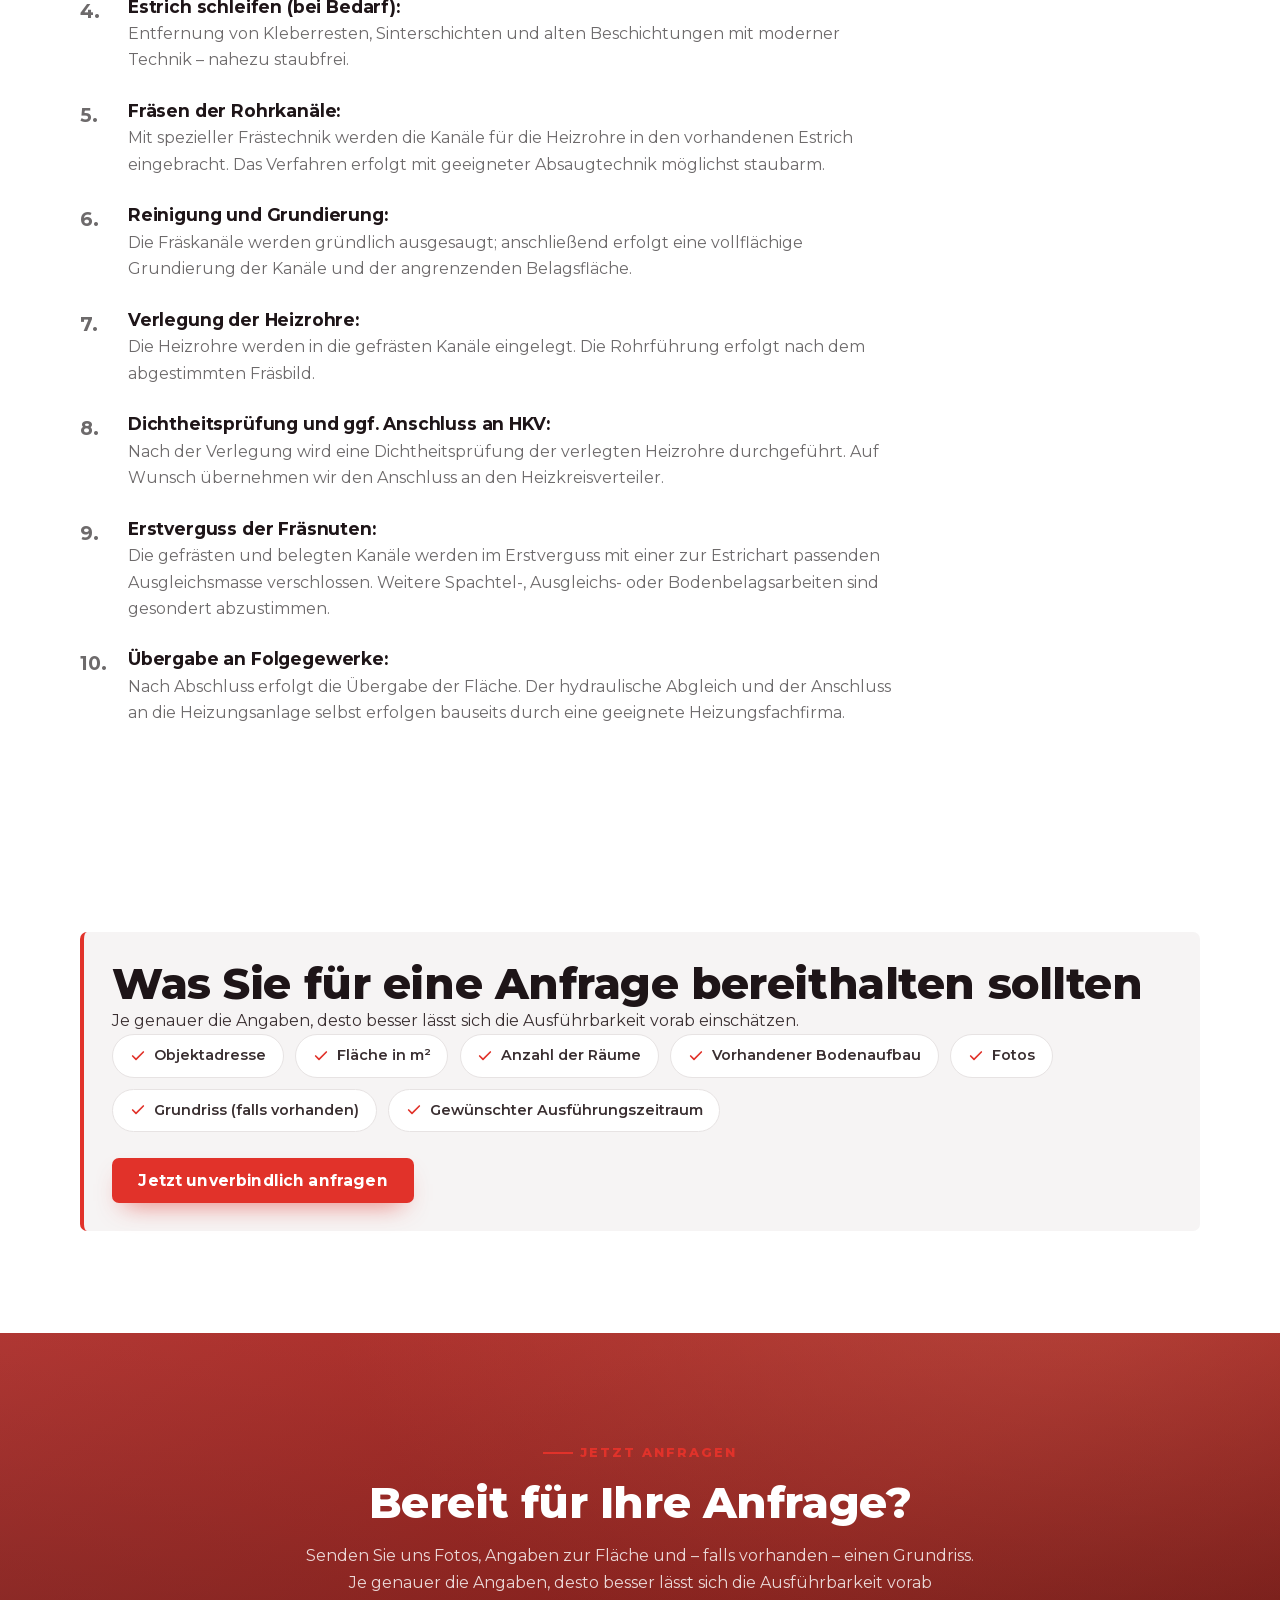
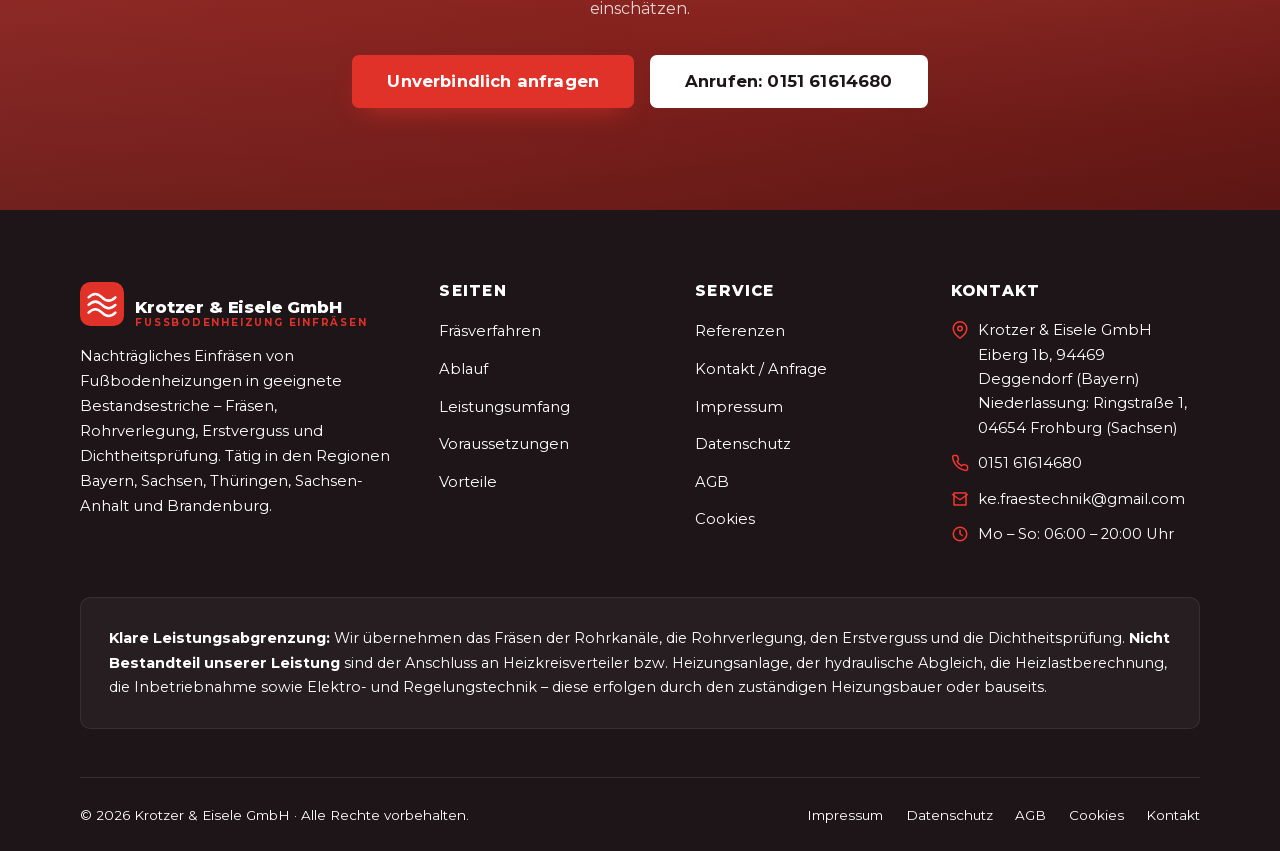
==== commit 3b12c7ec: "E-Mail-Adresse auf ke.fraestechnik@gmail.com aktualisiert Co-Authored-By: Claude Fable 5 <noreply@an" ====
--- a/ablauf.html
+++ b/ablauf.html
@@ -186,7 +186,7 @@
         <ul class="footer__contact">
           <li><svg viewBox="0 0 24 24" fill="none" stroke="currentColor" stroke-width="2" stroke-linecap="round" stroke-linejoin="round"><path d="M21 10c0 7-9 13-9 13s-9-6-9-13a9 9 0 0 1 18 0z"/><circle cx="12" cy="10" r="3"/></svg><span>Krotzer &amp; Eisele GmbH<br>Eiberg 1b, 94469 Deggendorf (Bayern)<br>Niederlassung: Ringstraße 1, 04654 Frohburg (Sachsen)</span></li>
           <li><svg viewBox="0 0 24 24" fill="none" stroke="currentColor" stroke-width="2" stroke-linecap="round" stroke-linejoin="round"><path d="M22 16.92v3a2 2 0 0 1-2.18 2 19.79 19.79 0 0 1-8.63-3.07 19.5 19.5 0 0 1-6-6 19.79 19.79 0 0 1-3.07-8.67A2 2 0 0 1 4.11 2h3a2 2 0 0 1 2 1.72c.13.96.36 1.9.7 2.81a2 2 0 0 1-.45 2.11L8.09 9.91a16 16 0 0 0 6 6l1.27-1.27a2 2 0 0 1 2.11-.45c.91.34 1.85.57 2.81.7A2 2 0 0 1 22 16.92z"/></svg><a href="tel:+4915161614680">0151 61614680</a></li>
-          <li><svg viewBox="0 0 24 24" fill="none" stroke="currentColor" stroke-width="2" stroke-linecap="round" stroke-linejoin="round"><path d="M4 4h16v16H4z"/><path d="m22 6-10 7L2 6"/></svg><a href="mailto:bodenfraesen@gmx.de">bodenfraesen@gmx.de</a></li>
+          <li><svg viewBox="0 0 24 24" fill="none" stroke="currentColor" stroke-width="2" stroke-linecap="round" stroke-linejoin="round"><path d="M4 4h16v16H4z"/><path d="m22 6-10 7L2 6"/></svg><a href="mailto:ke.fraestechnik@gmail.com">ke.fraestechnik@gmail.com</a></li>
           <li><svg viewBox="0 0 24 24" fill="none" stroke="currentColor" stroke-width="2" stroke-linecap="round" stroke-linejoin="round"><circle cx="12" cy="12" r="9"/><path d="M12 7v5l3 2"/></svg><span>Mo – So: 06:00 – 20:00 Uhr</span></li>
         </ul>
       </div>
